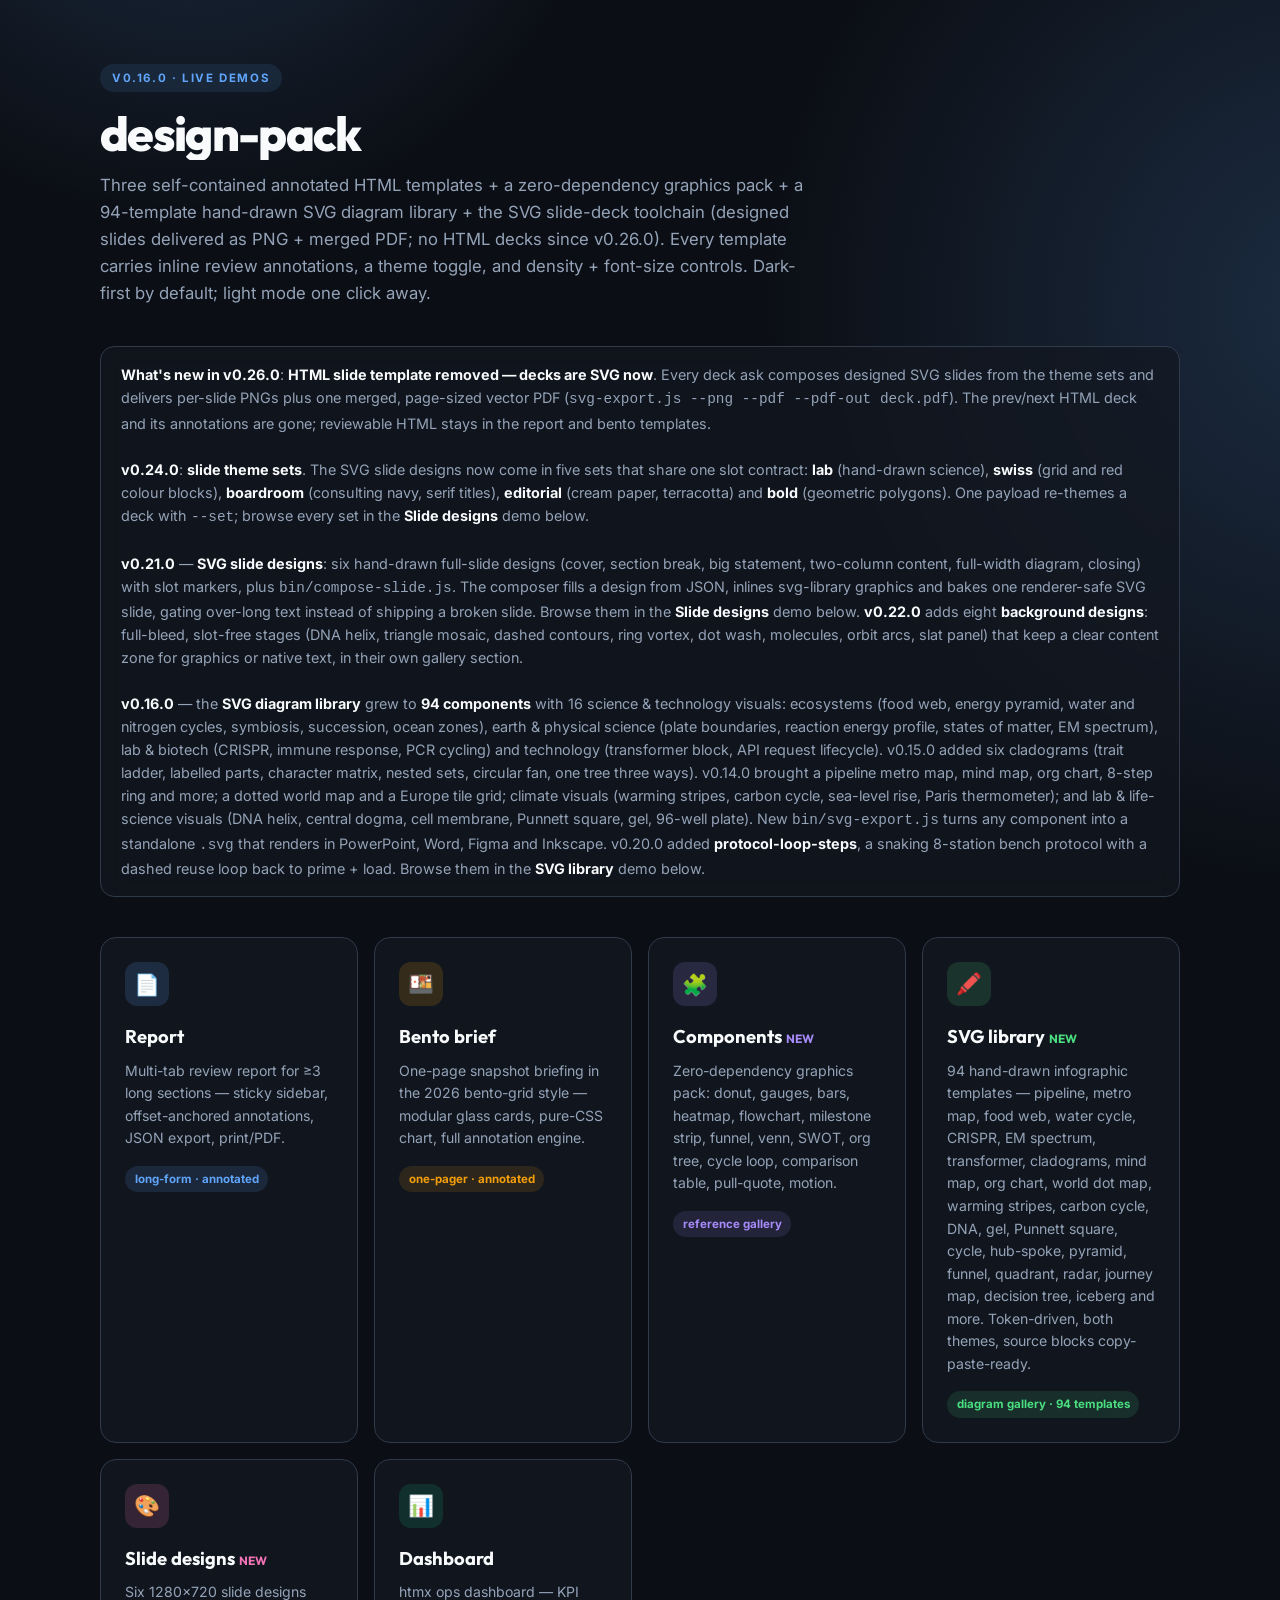
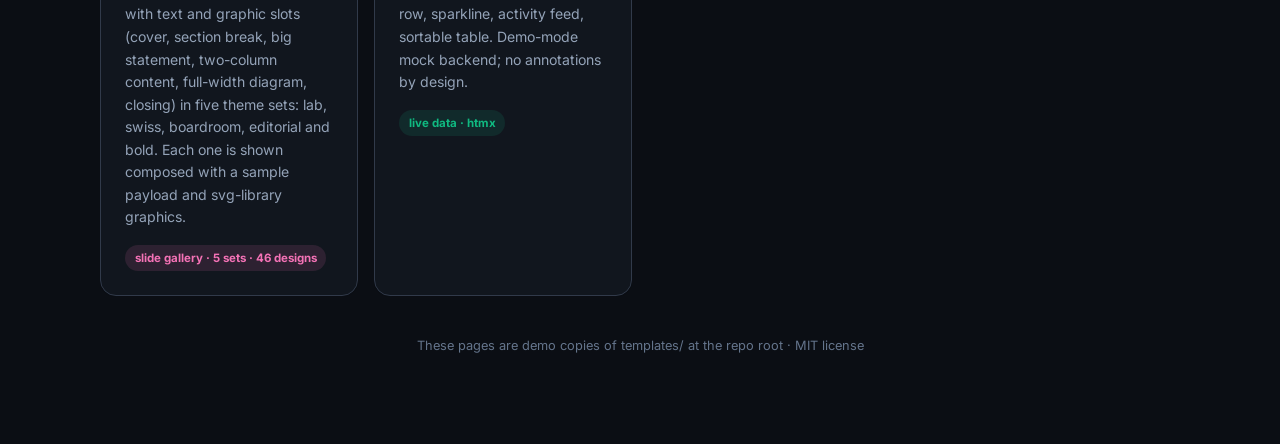
==== docs/index.html @ c43a9d28 "v0.26.0 — HTML slide template removed; decks are SVG → PNG + PDF User decision (replacing the HTML s" ====
<!DOCTYPE html>
<!--
  ╔══════════════════════════════════════════════════════════════════════╗
  ║  design-pack · GitHub Pages launcher                           ║
  ║                                                                        ║
  ║  This launcher + the three subdirectory template demos are DEMO COPIES. ║
  ║  The canonical templates live in templates/ at the repo root:         ║
  ║    templates/report/template.html        → docs/report/index.html     ║
  ║    templates/dashboard/dashboard-template.html → docs/dashboard/      ║
  ║    templates/bento/bento-template.html   → docs/bento/index.html      ║
  ║  (Decks are not HTML since v0.26.0 — svg-slides compose → PNG/PDF;    ║
  ║   docs/svg-slides/ is a copy of templates/svg-slides/gallery.html.)   ║
  ║                                                                        ║
  ║  DRIFT RISK: if templates/* change, re-copy into docs/<name>/index.  ║
  ║  (GitHub Pages /docs serving only reaches files inside docs/, so     ║
  ║  each demo needs its own subdirectory index.html for clean URLs.)    ║
  ╚══════════════════════════════════════════════════════════════════════╝
-->
<html lang="en" data-theme="dark">
<head>
  <meta charset="UTF-8">
  <meta name="viewport" content="width=device-width, initial-scale=1">
  <title>design-pack — self-contained annotated HTML templates</title>
  <link rel="preconnect" href="https://fonts.googleapis.com">
  <link rel="preconnect" href="https://fonts.gstatic.com" crossorigin>
  <link href="https://fonts.googleapis.com/css2?family=Inter:wght@400;500;600;700;800&family=Outfit:wght@600;700;800&display=swap" rel="stylesheet">
  <style>
    :root, [data-theme="dark"] {
      color-scheme: light dark;
      --bg: #0b0e14; --surface: #131820; --border: #232a35; --border-bright: #313a4a;
      --text: #f8fafc; --text-muted: #94a3b8; --text-dim: #64748b;
      --accent: #60a5fa; --accent-dim: rgba(96,165,250,0.1); --accent-glow: rgba(96,165,250,0.2);
      --teal: #14b8a6; --coral: #ef4444; --amber: #f59e0b; --green: #10b981;
    }
    * { box-sizing: border-box; }
    body {
      margin: 0; font-family: 'Inter', system-ui, sans-serif; line-height: 1.6;
      color: var(--text); background: var(--bg); min-height: 100vh;
      padding: 4rem 2rem 5rem;
      background-image:
        radial-gradient(700px circle at 15% -10%, var(--accent-glow), transparent 62%),
        radial-gradient(900px circle at 105% 15%, var(--accent-glow), transparent 66%);
    }
    .wrap { max-width: 1080px; margin: 0 auto; }
    .eyebrow {
      display: inline-block; font-size: 0.72rem; font-weight: 700; letter-spacing: 0.14em;
      text-transform: uppercase; color: var(--accent); background: var(--accent-dim);
      padding: 0.3rem 0.75rem; border-radius: 999px; margin-bottom: 1rem;
    }
    h1 {
      font-family: 'Outfit', sans-serif; font-size: clamp(2rem, 5vw, 3rem);
      font-weight: 800; letter-spacing: -0.035em; margin: 0 0 0.75rem; line-height: 1.08;
      background: linear-gradient(120deg, var(--text) 55%, var(--accent) 110%);
      -webkit-background-clip: text; background-clip: text; -webkit-text-fill-color: transparent;
    }
    .lede { color: var(--text-muted); max-width: 64ch; margin: 0 0 2.5rem; font-size: 1.05rem; }
    .guide {
      border: 1px solid var(--border-bright); border-radius: 14px; padding: 1rem 1.25rem;
      background: color-mix(in srgb, var(--surface) 70%, transparent);
      backdrop-filter: blur(10px); margin-bottom: 2.5rem; font-size: 0.9rem; color: var(--text-muted);
    }
    .guide b { color: var(--text); }
    .grid { display: grid; grid-template-columns: repeat(auto-fit, minmax(240px, 1fr)); gap: 1rem; }
    .card {
      display: block; text-decoration: none; color: var(--text);
      border: 1px solid var(--border-bright); border-radius: 16px; padding: 1.5rem;
      background: color-mix(in srgb, var(--surface) 88%, transparent);
      backdrop-filter: blur(10px);
      transition: transform 0.25s cubic-bezier(0.4,0,0.2,1), border-color 0.25s, box-shadow 0.25s;
    }
    .card:hover {
      transform: translateY(-4px); border-color: var(--c, var(--accent));
      box-shadow: 0 14px 36px -10px var(--c-glow, var(--accent-glow));
    }
    .card .icon {
      width: 44px; height: 44px; border-radius: 12px; display: flex; align-items: center;
      justify-content: center; font-size: 1.3rem; margin-bottom: 1rem;
      background: color-mix(in srgb, var(--c, var(--accent)) 15%, transparent); color: var(--c, var(--accent));
    }
    .card h2 { font-family: 'Outfit', sans-serif; font-size: 1.15rem; margin: 0 0 0.5rem; }
    .card p { margin: 0; color: var(--text-muted); font-size: 0.88rem; }
    .card .tag {
      display: inline-block; margin-top: 1rem; font-size: 0.72rem; font-weight: 700;
      color: var(--c, var(--accent)); background: color-mix(in srgb, var(--c, var(--accent)) 12%, transparent);
      padding: 0.25rem 0.6rem; border-radius: 999px;
    }
    .foot { margin-top: 2.5rem; text-align: center; font-size: 0.8rem; color: var(--text-dim); }
    @media (max-width: 640px) { body { padding: 2.5rem 1rem 3rem; } }
  </style>
</head>
<body>
  <div class="wrap">
    <span class="eyebrow">v0.16.0 · Live demos</span>
    <h1>design-pack</h1>
    <p class="lede">Three self-contained annotated HTML templates + a zero-dependency graphics pack + a 94-template hand-drawn SVG diagram library + the SVG slide-deck toolchain (designed slides delivered as PNG + merged PDF; no HTML decks since v0.26.0). Every template carries inline review annotations, a theme toggle, and density + font-size controls. Dark-first by default; light mode one click away.</p>

    <div class="guide">
      <b>What's new in v0.26.0</b>: <b>HTML slide template removed — decks are SVG now</b>. Every deck ask composes designed SVG slides from the theme sets and delivers per-slide PNGs plus one merged, page-sized vector PDF (<code>svg-export.js --png --pdf --pdf-out deck.pdf</code>). The prev/next HTML deck and its annotations are gone; reviewable HTML stays in the report and bento templates.<br><br><b>v0.24.0</b>: <b>slide theme sets</b>. The SVG slide designs now come in five sets that share one slot contract: <b>lab</b> (hand-drawn science), <b>swiss</b> (grid and red colour blocks), <b>boardroom</b> (consulting navy, serif titles), <b>editorial</b> (cream paper, terracotta) and <b>bold</b> (geometric polygons). One payload re-themes a deck with <code>--set</code>; browse every set in the <b>Slide designs</b> demo below.<br><br><b>v0.21.0</b> — <b>SVG slide designs</b>: six hand-drawn full-slide designs (cover, section break, big statement, two-column content, full-width diagram, closing) with slot markers, plus <code>bin/compose-slide.js</code>. The composer fills a design from JSON, inlines svg-library graphics and bakes one renderer-safe SVG slide, gating over-long text instead of shipping a broken slide. Browse them in the <b>Slide designs</b> demo below. <b>v0.22.0</b> adds eight <b>background designs</b>: full-bleed, slot-free stages (DNA helix, triangle mosaic, dashed contours, ring vortex, dot wash, molecules, orbit arcs, slat panel) that keep a clear content zone for graphics or native text, in their own gallery section.<br><br>
      <b>v0.16.0</b> — the <b>SVG diagram library</b> grew to <b>94 components</b> with 16 science &amp; technology visuals: ecosystems (food web, energy pyramid, water and nitrogen cycles, symbiosis, succession, ocean zones), earth &amp; physical science (plate boundaries, reaction energy profile, states of matter, EM spectrum), lab &amp; biotech (CRISPR, immune response, PCR cycling) and technology (transformer block, API request lifecycle). v0.15.0 added six cladograms (trait ladder, labelled parts, character matrix, nested sets, circular fan, one tree three ways). v0.14.0 brought a pipeline metro map, mind map, org chart, 8-step ring and more; a dotted world map and a Europe tile grid; climate visuals (warming stripes, carbon cycle, sea-level rise, Paris thermometer); and lab &amp; life-science visuals (DNA helix, central dogma, cell membrane, Punnett square, gel, 96-well plate). New <code>bin/svg-export.js</code> turns any component into a standalone <code>.svg</code> that renders in PowerPoint, Word, Figma and Inkscape. v0.20.0 added <b>protocol-loop-steps</b>, a snaking 8-station bench protocol with a dashed reuse loop back to prime + load. Browse them in the <b>SVG library</b> demo below.
    </div>

    <div class="grid">
      <a class="card" style="--c: #60a5fa; --c-glow: rgba(96,165,250,0.35)" href="report/">
        <div class="icon">📄</div>
        <h2>Report</h2>
        <p>Multi-tab review report for ≥3 long sections — sticky sidebar, offset-anchored annotations, JSON export, print/PDF.</p>
        <span class="tag">long-form · annotated</span>
      </a>
      <a class="card" style="--c: #f59e0b; --c-glow: rgba(245,158,11,0.35)" href="bento/">
        <div class="icon">🍱</div>
        <h2>Bento brief</h2>
        <p>One-page snapshot briefing in the 2026 bento-grid style — modular glass cards, pure-CSS chart, full annotation engine.</p>
        <span class="tag">one-pager · annotated</span>
      </a>
      <a class="card" style="--c: #a78bfa; --c-glow: rgba(167,139,250,0.35)" href="components/">
        <div class="icon">🧩</div>
        <h2>Components <span style="font-size:0.65em; color: var(--c)">NEW</span></h2>
        <p>Zero-dependency graphics pack: donut, gauges, bars, heatmap, flowchart, milestone strip, funnel, venn, SWOT, org tree, cycle loop, comparison table, pull-quote, motion.</p>
        <span class="tag">reference gallery</span>
      </a>
      <a class="card" style="--c: #4ade80; --c-glow: rgba(74,222,128,0.35)" href="svg-library/">
        <div class="icon">🖍️</div>
        <h2>SVG library <span style="font-size:0.65em; color: var(--c)">NEW</span></h2>
        <p>94 hand-drawn infographic templates — pipeline, metro map, food web, water cycle, CRISPR, EM spectrum, transformer, cladograms, mind map, org chart, world dot map, warming stripes, carbon cycle, DNA, gel, Punnett square, cycle, hub-spoke, pyramid, funnel, quadrant, radar, journey map, decision tree, iceberg and more. Token-driven, both themes, source blocks copy-paste-ready.</p>
        <span class="tag">diagram gallery · 94 templates</span>
      </a>
      <a class="card" style="--c: #f472b6; --c-glow: rgba(244,114,182,0.35)" href="svg-slides/">
        <div class="icon">🎨</div>
        <h2>Slide designs <span style="font-size:0.65em; color: var(--c)">NEW</span></h2>
        <p>Six 1280×720 slide designs with text and graphic slots (cover, section break, big statement, two-column content, full-width diagram, closing) in five theme sets: lab, swiss, boardroom, editorial and bold. Each one is shown composed with a sample payload and svg-library graphics.</p>
        <span class="tag">slide gallery · 5 sets · 46 designs</span>
      </a>
      <a class="card" style="--c: #10b981; --c-glow: rgba(16,185,129,0.35)" href="dashboard/">
        <div class="icon">📊</div>
        <h2>Dashboard</h2>
        <p>htmx ops dashboard — KPI row, sparkline, activity feed, sortable table. Demo-mode mock backend; no annotations by design.</p>
        <span class="tag">live data · htmx</span>
      </a>
    </div>

    <p class="foot">These pages are demo copies of templates/ at the repo root · MIT license</p>
  </div>
</body>
</html>
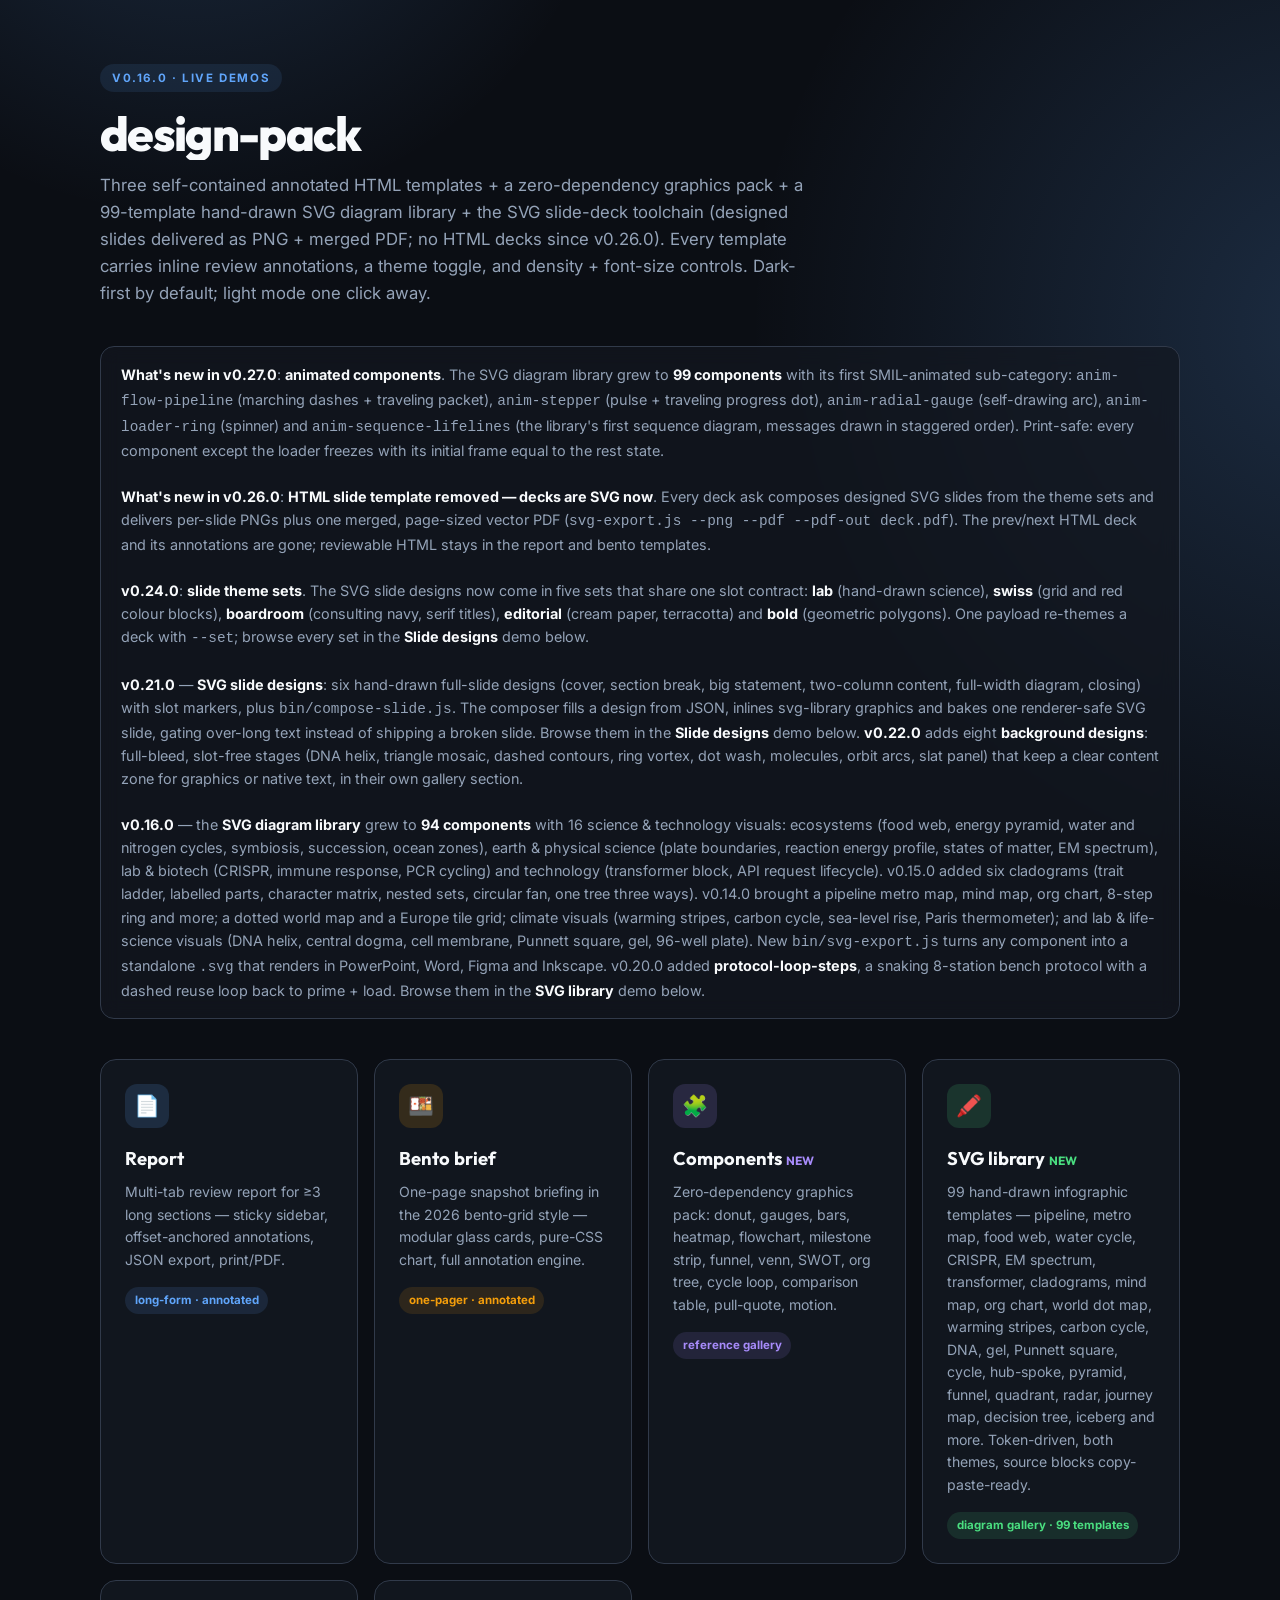
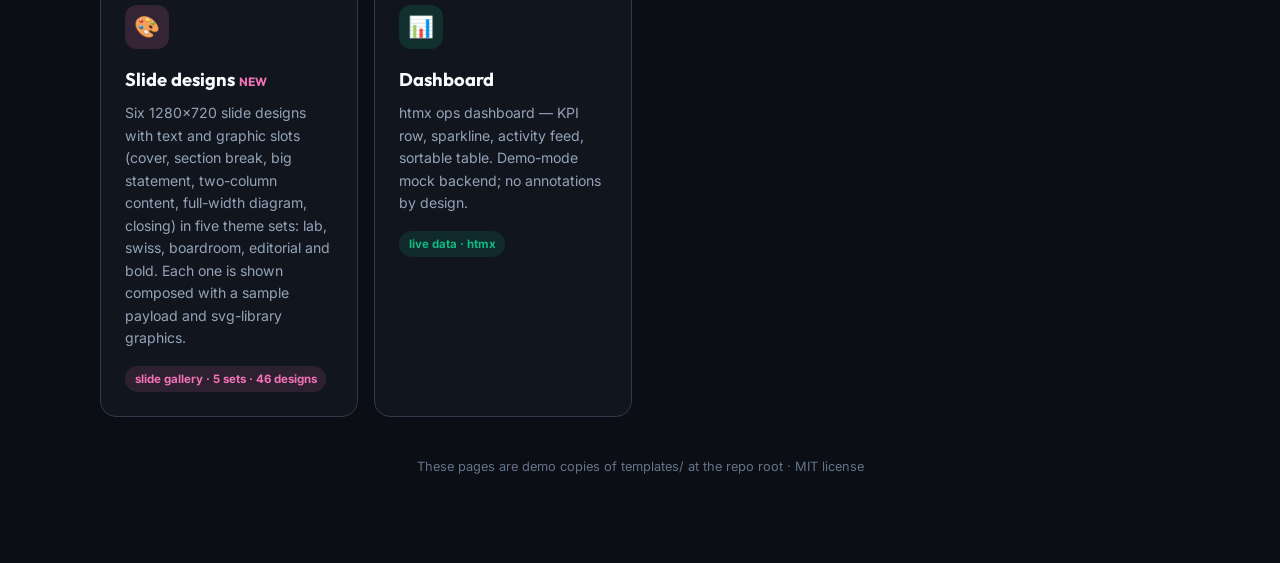
==== commit 1a64e236: "v0.27.0 — animated svg-library components (94 → 99) First animated sub-category, drawn by a delegate" ====
--- a/docs/index.html
+++ b/docs/index.html
@@ -92,10 +92,10 @@
   <div class="wrap">
     <span class="eyebrow">v0.16.0 · Live demos</span>
     <h1>design-pack</h1>
-    <p class="lede">Three self-contained annotated HTML templates + a zero-dependency graphics pack + a 94-template hand-drawn SVG diagram library + the SVG slide-deck toolchain (designed slides delivered as PNG + merged PDF; no HTML decks since v0.26.0). Every template carries inline review annotations, a theme toggle, and density + font-size controls. Dark-first by default; light mode one click away.</p>
+    <p class="lede">Three self-contained annotated HTML templates + a zero-dependency graphics pack + a 99-template hand-drawn SVG diagram library + the SVG slide-deck toolchain (designed slides delivered as PNG + merged PDF; no HTML decks since v0.26.0). Every template carries inline review annotations, a theme toggle, and density + font-size controls. Dark-first by default; light mode one click away.</p>
 
     <div class="guide">
-      <b>What's new in v0.26.0</b>: <b>HTML slide template removed — decks are SVG now</b>. Every deck ask composes designed SVG slides from the theme sets and delivers per-slide PNGs plus one merged, page-sized vector PDF (<code>svg-export.js --png --pdf --pdf-out deck.pdf</code>). The prev/next HTML deck and its annotations are gone; reviewable HTML stays in the report and bento templates.<br><br><b>v0.24.0</b>: <b>slide theme sets</b>. The SVG slide designs now come in five sets that share one slot contract: <b>lab</b> (hand-drawn science), <b>swiss</b> (grid and red colour blocks), <b>boardroom</b> (consulting navy, serif titles), <b>editorial</b> (cream paper, terracotta) and <b>bold</b> (geometric polygons). One payload re-themes a deck with <code>--set</code>; browse every set in the <b>Slide designs</b> demo below.<br><br><b>v0.21.0</b> — <b>SVG slide designs</b>: six hand-drawn full-slide designs (cover, section break, big statement, two-column content, full-width diagram, closing) with slot markers, plus <code>bin/compose-slide.js</code>. The composer fills a design from JSON, inlines svg-library graphics and bakes one renderer-safe SVG slide, gating over-long text instead of shipping a broken slide. Browse them in the <b>Slide designs</b> demo below. <b>v0.22.0</b> adds eight <b>background designs</b>: full-bleed, slot-free stages (DNA helix, triangle mosaic, dashed contours, ring vortex, dot wash, molecules, orbit arcs, slat panel) that keep a clear content zone for graphics or native text, in their own gallery section.<br><br>
+      <b>What's new in v0.27.0</b>: <b>animated components</b>. The SVG diagram library grew to <b>99 components</b> with its first SMIL-animated sub-category: <code>anim-flow-pipeline</code> (marching dashes + traveling packet), <code>anim-stepper</code> (pulse + traveling progress dot), <code>anim-radial-gauge</code> (self-drawing arc), <code>anim-loader-ring</code> (spinner) and <code>anim-sequence-lifelines</code> (the library's first sequence diagram, messages drawn in staggered order). Print-safe: every component except the loader freezes with its initial frame equal to the rest state.<br><br>      <b>What's new in v0.26.0</b>: <b>HTML slide template removed — decks are SVG now</b>. Every deck ask composes designed SVG slides from the theme sets and delivers per-slide PNGs plus one merged, page-sized vector PDF (<code>svg-export.js --png --pdf --pdf-out deck.pdf</code>). The prev/next HTML deck and its annotations are gone; reviewable HTML stays in the report and bento templates.<br><br><b>v0.24.0</b>: <b>slide theme sets</b>. The SVG slide designs now come in five sets that share one slot contract: <b>lab</b> (hand-drawn science), <b>swiss</b> (grid and red colour blocks), <b>boardroom</b> (consulting navy, serif titles), <b>editorial</b> (cream paper, terracotta) and <b>bold</b> (geometric polygons). One payload re-themes a deck with <code>--set</code>; browse every set in the <b>Slide designs</b> demo below.<br><br><b>v0.21.0</b> — <b>SVG slide designs</b>: six hand-drawn full-slide designs (cover, section break, big statement, two-column content, full-width diagram, closing) with slot markers, plus <code>bin/compose-slide.js</code>. The composer fills a design from JSON, inlines svg-library graphics and bakes one renderer-safe SVG slide, gating over-long text instead of shipping a broken slide. Browse them in the <b>Slide designs</b> demo below. <b>v0.22.0</b> adds eight <b>background designs</b>: full-bleed, slot-free stages (DNA helix, triangle mosaic, dashed contours, ring vortex, dot wash, molecules, orbit arcs, slat panel) that keep a clear content zone for graphics or native text, in their own gallery section.<br><br>
       <b>v0.16.0</b> — the <b>SVG diagram library</b> grew to <b>94 components</b> with 16 science &amp; technology visuals: ecosystems (food web, energy pyramid, water and nitrogen cycles, symbiosis, succession, ocean zones), earth &amp; physical science (plate boundaries, reaction energy profile, states of matter, EM spectrum), lab &amp; biotech (CRISPR, immune response, PCR cycling) and technology (transformer block, API request lifecycle). v0.15.0 added six cladograms (trait ladder, labelled parts, character matrix, nested sets, circular fan, one tree three ways). v0.14.0 brought a pipeline metro map, mind map, org chart, 8-step ring and more; a dotted world map and a Europe tile grid; climate visuals (warming stripes, carbon cycle, sea-level rise, Paris thermometer); and lab &amp; life-science visuals (DNA helix, central dogma, cell membrane, Punnett square, gel, 96-well plate). New <code>bin/svg-export.js</code> turns any component into a standalone <code>.svg</code> that renders in PowerPoint, Word, Figma and Inkscape. v0.20.0 added <b>protocol-loop-steps</b>, a snaking 8-station bench protocol with a dashed reuse loop back to prime + load. Browse them in the <b>SVG library</b> demo below.
     </div>
 
@@ -121,8 +121,8 @@
       <a class="card" style="--c: #4ade80; --c-glow: rgba(74,222,128,0.35)" href="svg-library/">
         <div class="icon">🖍️</div>
         <h2>SVG library <span style="font-size:0.65em; color: var(--c)">NEW</span></h2>
-        <p>94 hand-drawn infographic templates — pipeline, metro map, food web, water cycle, CRISPR, EM spectrum, transformer, cladograms, mind map, org chart, world dot map, warming stripes, carbon cycle, DNA, gel, Punnett square, cycle, hub-spoke, pyramid, funnel, quadrant, radar, journey map, decision tree, iceberg and more. Token-driven, both themes, source blocks copy-paste-ready.</p>
-        <span class="tag">diagram gallery · 94 templates</span>
+        <p>99 hand-drawn infographic templates — pipeline, metro map, food web, water cycle, CRISPR, EM spectrum, transformer, cladograms, mind map, org chart, world dot map, warming stripes, carbon cycle, DNA, gel, Punnett square, cycle, hub-spoke, pyramid, funnel, quadrant, radar, journey map, decision tree, iceberg and more. Token-driven, both themes, source blocks copy-paste-ready.</p>
+        <span class="tag">diagram gallery · 99 templates</span>
       </a>
       <a class="card" style="--c: #f472b6; --c-glow: rgba(244,114,182,0.35)" href="svg-slides/">
         <div class="icon">🎨</div>
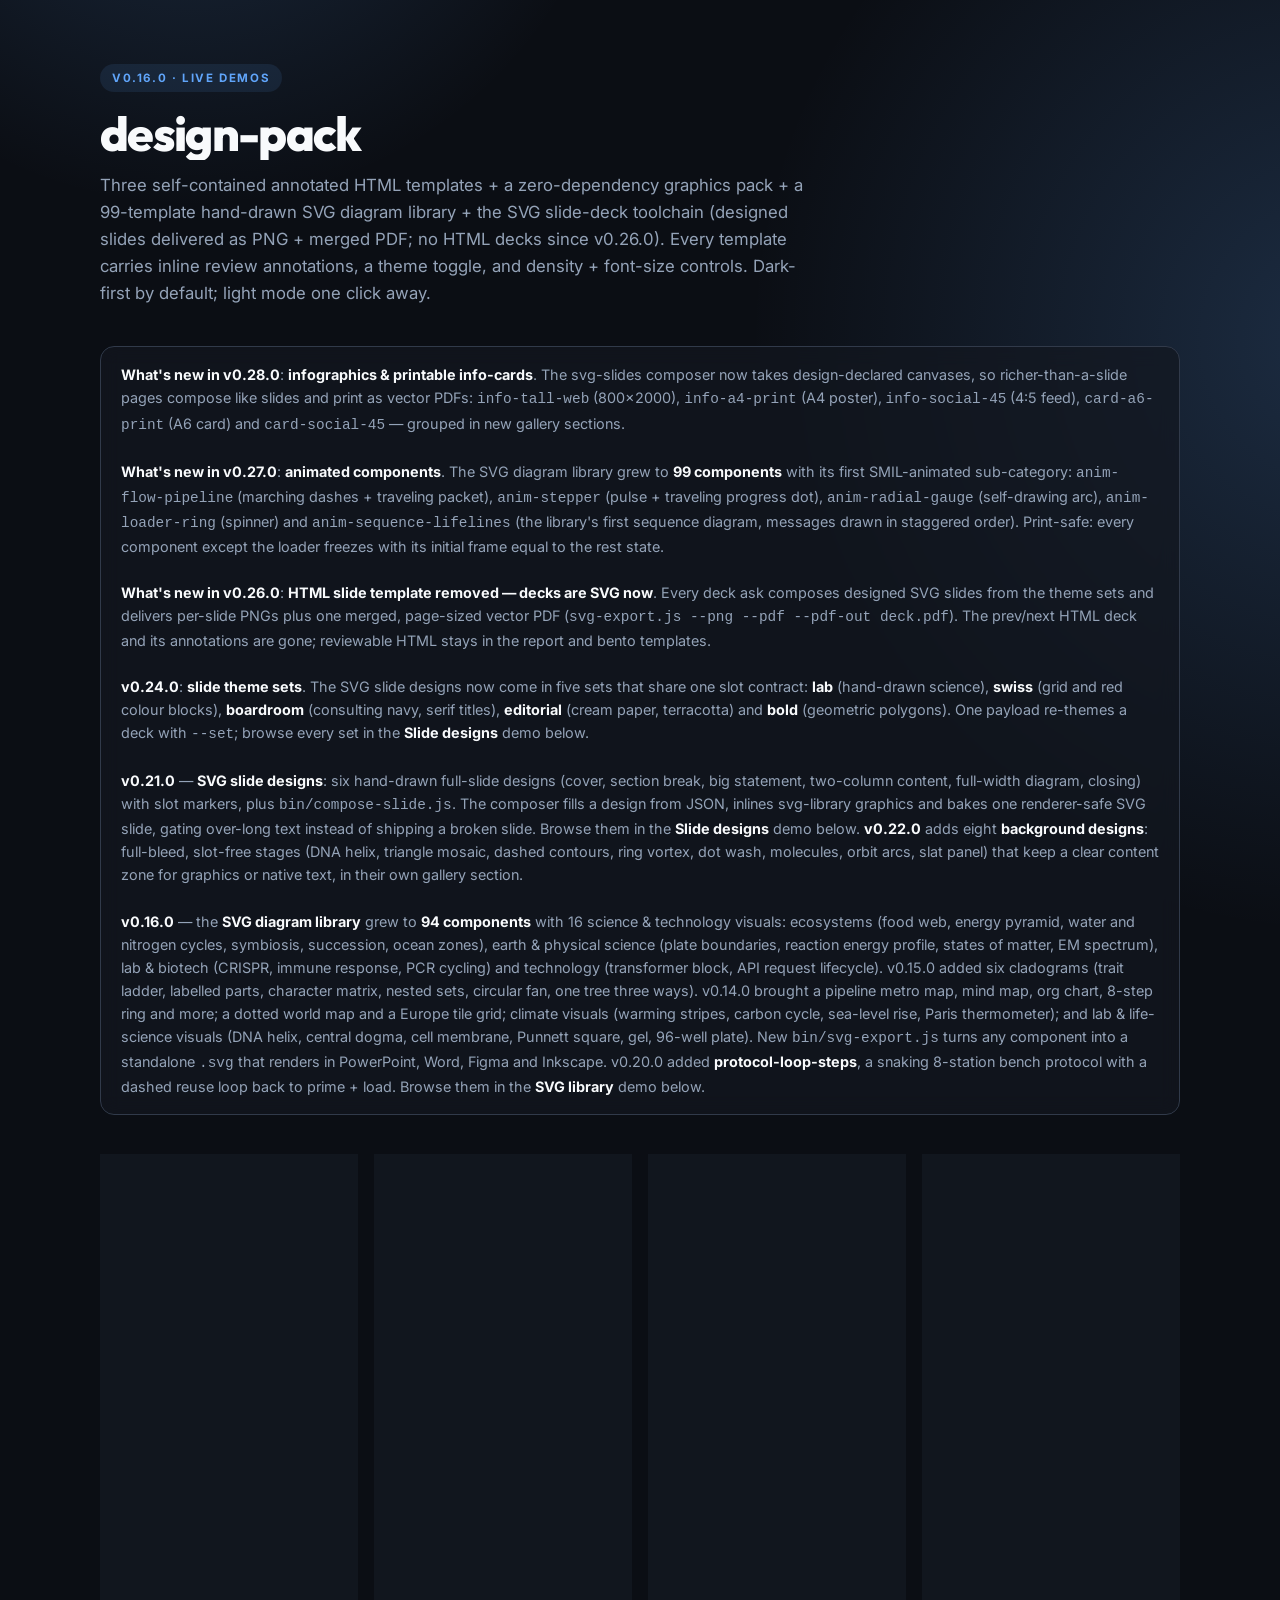
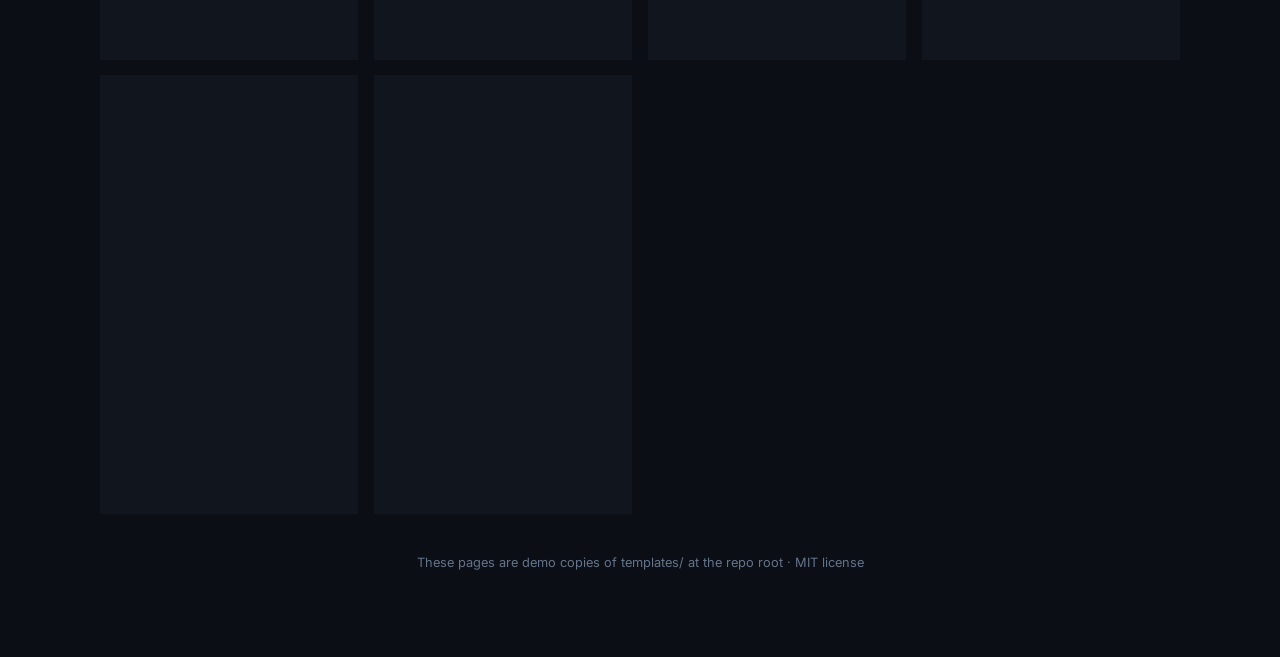
==== commit 0f568052: "v0.28.0 — infographic + printable infocard templates (svg-slides canvas families) User-identified ga" ====
--- a/docs/index.html
+++ b/docs/index.html
@@ -95,7 +95,7 @@
     <p class="lede">Three self-contained annotated HTML templates + a zero-dependency graphics pack + a 99-template hand-drawn SVG diagram library + the SVG slide-deck toolchain (designed slides delivered as PNG + merged PDF; no HTML decks since v0.26.0). Every template carries inline review annotations, a theme toggle, and density + font-size controls. Dark-first by default; light mode one click away.</p>
 
     <div class="guide">
-      <b>What's new in v0.27.0</b>: <b>animated components</b>. The SVG diagram library grew to <b>99 components</b> with its first SMIL-animated sub-category: <code>anim-flow-pipeline</code> (marching dashes + traveling packet), <code>anim-stepper</code> (pulse + traveling progress dot), <code>anim-radial-gauge</code> (self-drawing arc), <code>anim-loader-ring</code> (spinner) and <code>anim-sequence-lifelines</code> (the library's first sequence diagram, messages drawn in staggered order). Print-safe: every component except the loader freezes with its initial frame equal to the rest state.<br><br>      <b>What's new in v0.26.0</b>: <b>HTML slide template removed — decks are SVG now</b>. Every deck ask composes designed SVG slides from the theme sets and delivers per-slide PNGs plus one merged, page-sized vector PDF (<code>svg-export.js --png --pdf --pdf-out deck.pdf</code>). The prev/next HTML deck and its annotations are gone; reviewable HTML stays in the report and bento templates.<br><br><b>v0.24.0</b>: <b>slide theme sets</b>. The SVG slide designs now come in five sets that share one slot contract: <b>lab</b> (hand-drawn science), <b>swiss</b> (grid and red colour blocks), <b>boardroom</b> (consulting navy, serif titles), <b>editorial</b> (cream paper, terracotta) and <b>bold</b> (geometric polygons). One payload re-themes a deck with <code>--set</code>; browse every set in the <b>Slide designs</b> demo below.<br><br><b>v0.21.0</b> — <b>SVG slide designs</b>: six hand-drawn full-slide designs (cover, section break, big statement, two-column content, full-width diagram, closing) with slot markers, plus <code>bin/compose-slide.js</code>. The composer fills a design from JSON, inlines svg-library graphics and bakes one renderer-safe SVG slide, gating over-long text instead of shipping a broken slide. Browse them in the <b>Slide designs</b> demo below. <b>v0.22.0</b> adds eight <b>background designs</b>: full-bleed, slot-free stages (DNA helix, triangle mosaic, dashed contours, ring vortex, dot wash, molecules, orbit arcs, slat panel) that keep a clear content zone for graphics or native text, in their own gallery section.<br><br>
+      <b>What's new in v0.28.0</b>: <b>infographics &amp; printable info-cards</b>. The svg-slides composer now takes design-declared canvases, so richer-than-a-slide pages compose like slides and print as vector PDFs: <code>info-tall-web</code> (800×2000), <code>info-a4-print</code> (A4 poster), <code>info-social-45</code> (4:5 feed), <code>card-a6-print</code> (A6 card) and <code>card-social-45</code> — grouped in new gallery sections.<br><br>      <b>What's new in v0.27.0</b>: <b>animated components</b>. The SVG diagram library grew to <b>99 components</b> with its first SMIL-animated sub-category: <code>anim-flow-pipeline</code> (marching dashes + traveling packet), <code>anim-stepper</code> (pulse + traveling progress dot), <code>anim-radial-gauge</code> (self-drawing arc), <code>anim-loader-ring</code> (spinner) and <code>anim-sequence-lifelines</code> (the library's first sequence diagram, messages drawn in staggered order). Print-safe: every component except the loader freezes with its initial frame equal to the rest state.<br><br>      <b>What's new in v0.26.0</b>: <b>HTML slide template removed — decks are SVG now</b>. Every deck ask composes designed SVG slides from the theme sets and delivers per-slide PNGs plus one merged, page-sized vector PDF (<code>svg-export.js --png --pdf --pdf-out deck.pdf</code>). The prev/next HTML deck and its annotations are gone; reviewable HTML stays in the report and bento templates.<br><br><b>v0.24.0</b>: <b>slide theme sets</b>. The SVG slide designs now come in five sets that share one slot contract: <b>lab</b> (hand-drawn science), <b>swiss</b> (grid and red colour blocks), <b>boardroom</b> (consulting navy, serif titles), <b>editorial</b> (cream paper, terracotta) and <b>bold</b> (geometric polygons). One payload re-themes a deck with <code>--set</code>; browse every set in the <b>Slide designs</b> demo below.<br><br><b>v0.21.0</b> — <b>SVG slide designs</b>: six hand-drawn full-slide designs (cover, section break, big statement, two-column content, full-width diagram, closing) with slot markers, plus <code>bin/compose-slide.js</code>. The composer fills a design from JSON, inlines svg-library graphics and bakes one renderer-safe SVG slide, gating over-long text instead of shipping a broken slide. Browse them in the <b>Slide designs</b> demo below. <b>v0.22.0</b> adds eight <b>background designs</b>: full-bleed, slot-free stages (DNA helix, triangle mosaic, dashed contours, ring vortex, dot wash, molecules, orbit arcs, slat panel) that keep a clear content zone for graphics or native text, in their own gallery section.<br><br>
       <b>v0.16.0</b> — the <b>SVG diagram library</b> grew to <b>94 components</b> with 16 science &amp; technology visuals: ecosystems (food web, energy pyramid, water and nitrogen cycles, symbiosis, succession, ocean zones), earth &amp; physical science (plate boundaries, reaction energy profile, states of matter, EM spectrum), lab &amp; biotech (CRISPR, immune response, PCR cycling) and technology (transformer block, API request lifecycle). v0.15.0 added six cladograms (trait ladder, labelled parts, character matrix, nested sets, circular fan, one tree three ways). v0.14.0 brought a pipeline metro map, mind map, org chart, 8-step ring and more; a dotted world map and a Europe tile grid; climate visuals (warming stripes, carbon cycle, sea-level rise, Paris thermometer); and lab &amp; life-science visuals (DNA helix, central dogma, cell membrane, Punnett square, gel, 96-well plate). New <code>bin/svg-export.js</code> turns any component into a standalone <code>.svg</code> that renders in PowerPoint, Word, Figma and Inkscape. v0.20.0 added <b>protocol-loop-steps</b>, a snaking 8-station bench protocol with a dashed reuse loop back to prime + load. Browse them in the <b>SVG library</b> demo below.
     </div>
 
@@ -128,7 +128,7 @@
         <div class="icon">🎨</div>
         <h2>Slide designs <span style="font-size:0.65em; color: var(--c)">NEW</span></h2>
         <p>Six 1280×720 slide designs with text and graphic slots (cover, section break, big statement, two-column content, full-width diagram, closing) in five theme sets: lab, swiss, boardroom, editorial and bold. Each one is shown composed with a sample payload and svg-library graphics.</p>
-        <span class="tag">slide gallery · 5 sets · 46 designs</span>
+        <span class="tag">slide gallery · 5 sets · 51 designs</span>
       </a>
       <a class="card" style="--c: #10b981; --c-glow: rgba(16,185,129,0.35)" href="dashboard/">
         <div class="icon">📊</div>
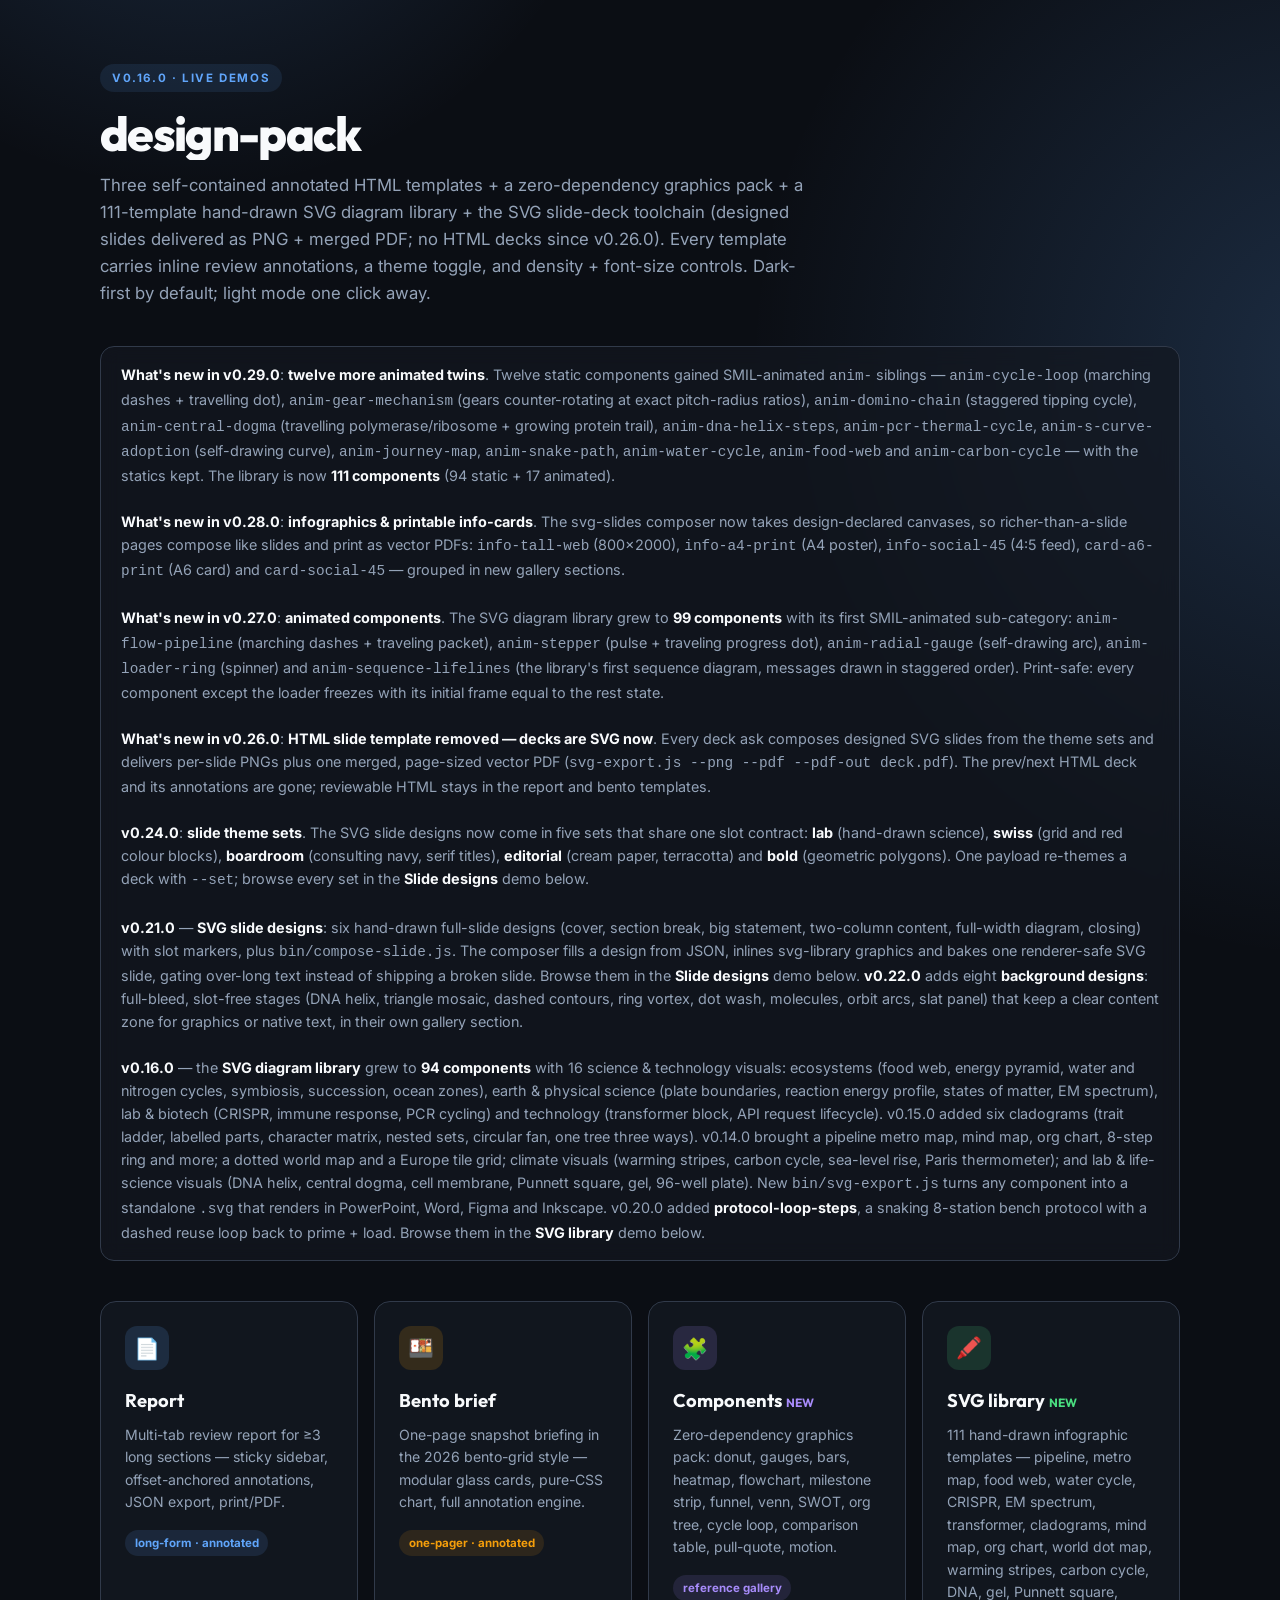
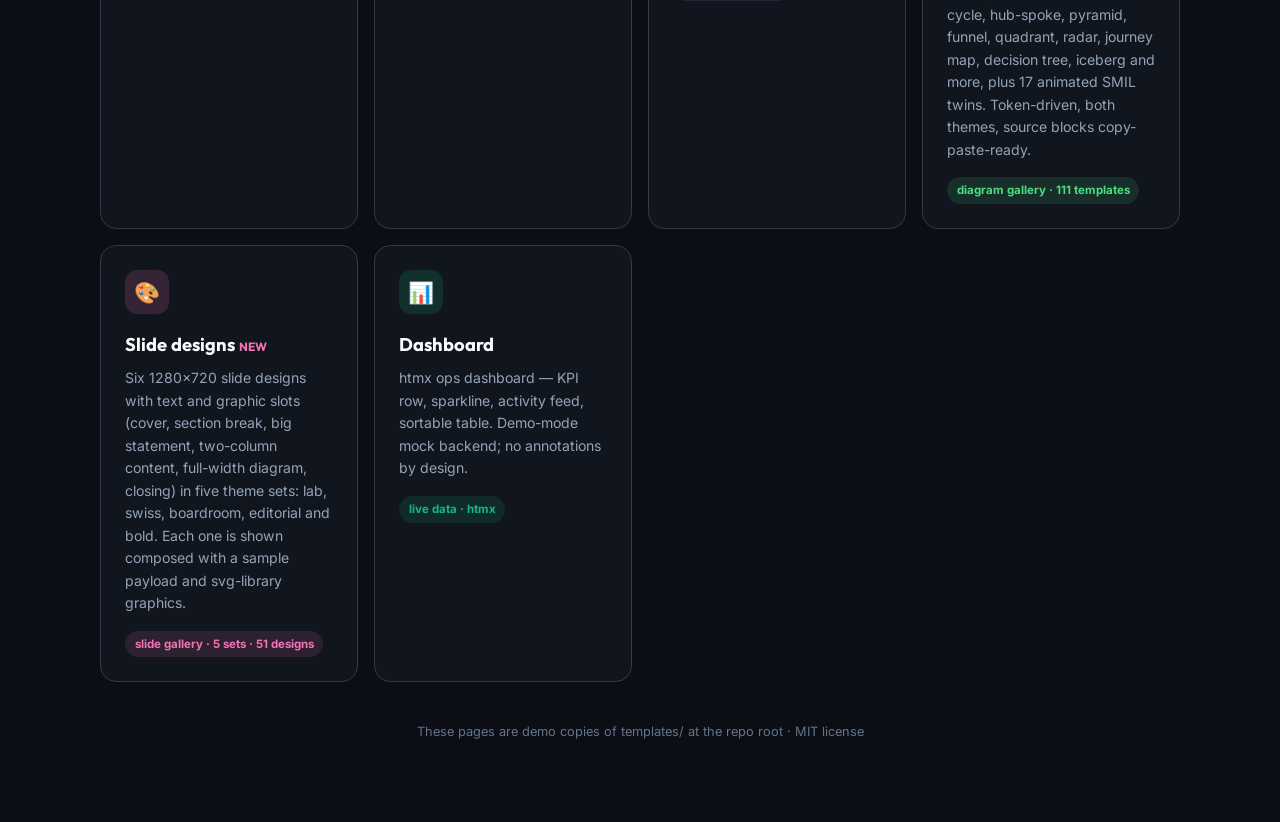
==== commit a14d39e0: "v0.29.0 — twelve animated SMIL twins (svg-library 99 → 111) Twelve static components gain anim-* SMI" ====
--- a/docs/index.html
+++ b/docs/index.html
@@ -92,10 +92,10 @@
   <div class="wrap">
     <span class="eyebrow">v0.16.0 · Live demos</span>
     <h1>design-pack</h1>
-    <p class="lede">Three self-contained annotated HTML templates + a zero-dependency graphics pack + a 99-template hand-drawn SVG diagram library + the SVG slide-deck toolchain (designed slides delivered as PNG + merged PDF; no HTML decks since v0.26.0). Every template carries inline review annotations, a theme toggle, and density + font-size controls. Dark-first by default; light mode one click away.</p>
+    <p class="lede">Three self-contained annotated HTML templates + a zero-dependency graphics pack + a 111-template hand-drawn SVG diagram library + the SVG slide-deck toolchain (designed slides delivered as PNG + merged PDF; no HTML decks since v0.26.0). Every template carries inline review annotations, a theme toggle, and density + font-size controls. Dark-first by default; light mode one click away.</p>
 
     <div class="guide">
-      <b>What's new in v0.28.0</b>: <b>infographics &amp; printable info-cards</b>. The svg-slides composer now takes design-declared canvases, so richer-than-a-slide pages compose like slides and print as vector PDFs: <code>info-tall-web</code> (800×2000), <code>info-a4-print</code> (A4 poster), <code>info-social-45</code> (4:5 feed), <code>card-a6-print</code> (A6 card) and <code>card-social-45</code> — grouped in new gallery sections.<br><br>      <b>What's new in v0.27.0</b>: <b>animated components</b>. The SVG diagram library grew to <b>99 components</b> with its first SMIL-animated sub-category: <code>anim-flow-pipeline</code> (marching dashes + traveling packet), <code>anim-stepper</code> (pulse + traveling progress dot), <code>anim-radial-gauge</code> (self-drawing arc), <code>anim-loader-ring</code> (spinner) and <code>anim-sequence-lifelines</code> (the library's first sequence diagram, messages drawn in staggered order). Print-safe: every component except the loader freezes with its initial frame equal to the rest state.<br><br>      <b>What's new in v0.26.0</b>: <b>HTML slide template removed — decks are SVG now</b>. Every deck ask composes designed SVG slides from the theme sets and delivers per-slide PNGs plus one merged, page-sized vector PDF (<code>svg-export.js --png --pdf --pdf-out deck.pdf</code>). The prev/next HTML deck and its annotations are gone; reviewable HTML stays in the report and bento templates.<br><br><b>v0.24.0</b>: <b>slide theme sets</b>. The SVG slide designs now come in five sets that share one slot contract: <b>lab</b> (hand-drawn science), <b>swiss</b> (grid and red colour blocks), <b>boardroom</b> (consulting navy, serif titles), <b>editorial</b> (cream paper, terracotta) and <b>bold</b> (geometric polygons). One payload re-themes a deck with <code>--set</code>; browse every set in the <b>Slide designs</b> demo below.<br><br><b>v0.21.0</b> — <b>SVG slide designs</b>: six hand-drawn full-slide designs (cover, section break, big statement, two-column content, full-width diagram, closing) with slot markers, plus <code>bin/compose-slide.js</code>. The composer fills a design from JSON, inlines svg-library graphics and bakes one renderer-safe SVG slide, gating over-long text instead of shipping a broken slide. Browse them in the <b>Slide designs</b> demo below. <b>v0.22.0</b> adds eight <b>background designs</b>: full-bleed, slot-free stages (DNA helix, triangle mosaic, dashed contours, ring vortex, dot wash, molecules, orbit arcs, slat panel) that keep a clear content zone for graphics or native text, in their own gallery section.<br><br>
+      <b>What's new in v0.29.0</b>: <b>twelve more animated twins</b>. Twelve static components gained SMIL-animated <code>anim-</code> siblings — <code>anim-cycle-loop</code> (marching dashes + travelling dot), <code>anim-gear-mechanism</code> (gears counter-rotating at exact pitch-radius ratios), <code>anim-domino-chain</code> (staggered tipping cycle), <code>anim-central-dogma</code> (travelling polymerase/ribosome + growing protein trail), <code>anim-dna-helix-steps</code>, <code>anim-pcr-thermal-cycle</code>, <code>anim-s-curve-adoption</code> (self-drawing curve), <code>anim-journey-map</code>, <code>anim-snake-path</code>, <code>anim-water-cycle</code>, <code>anim-food-web</code> and <code>anim-carbon-cycle</code> — with the statics kept. The library is now <b>111 components</b> (94 static + 17 animated).<br><br>      <b>What's new in v0.28.0</b>: <b>infographics &amp; printable info-cards</b>. The svg-slides composer now takes design-declared canvases, so richer-than-a-slide pages compose like slides and print as vector PDFs: <code>info-tall-web</code> (800×2000), <code>info-a4-print</code> (A4 poster), <code>info-social-45</code> (4:5 feed), <code>card-a6-print</code> (A6 card) and <code>card-social-45</code> — grouped in new gallery sections.<br><br>      <b>What's new in v0.27.0</b>: <b>animated components</b>. The SVG diagram library grew to <b>99 components</b> with its first SMIL-animated sub-category: <code>anim-flow-pipeline</code> (marching dashes + traveling packet), <code>anim-stepper</code> (pulse + traveling progress dot), <code>anim-radial-gauge</code> (self-drawing arc), <code>anim-loader-ring</code> (spinner) and <code>anim-sequence-lifelines</code> (the library's first sequence diagram, messages drawn in staggered order). Print-safe: every component except the loader freezes with its initial frame equal to the rest state.<br><br>      <b>What's new in v0.26.0</b>: <b>HTML slide template removed — decks are SVG now</b>. Every deck ask composes designed SVG slides from the theme sets and delivers per-slide PNGs plus one merged, page-sized vector PDF (<code>svg-export.js --png --pdf --pdf-out deck.pdf</code>). The prev/next HTML deck and its annotations are gone; reviewable HTML stays in the report and bento templates.<br><br><b>v0.24.0</b>: <b>slide theme sets</b>. The SVG slide designs now come in five sets that share one slot contract: <b>lab</b> (hand-drawn science), <b>swiss</b> (grid and red colour blocks), <b>boardroom</b> (consulting navy, serif titles), <b>editorial</b> (cream paper, terracotta) and <b>bold</b> (geometric polygons). One payload re-themes a deck with <code>--set</code>; browse every set in the <b>Slide designs</b> demo below.<br><br><b>v0.21.0</b> — <b>SVG slide designs</b>: six hand-drawn full-slide designs (cover, section break, big statement, two-column content, full-width diagram, closing) with slot markers, plus <code>bin/compose-slide.js</code>. The composer fills a design from JSON, inlines svg-library graphics and bakes one renderer-safe SVG slide, gating over-long text instead of shipping a broken slide. Browse them in the <b>Slide designs</b> demo below. <b>v0.22.0</b> adds eight <b>background designs</b>: full-bleed, slot-free stages (DNA helix, triangle mosaic, dashed contours, ring vortex, dot wash, molecules, orbit arcs, slat panel) that keep a clear content zone for graphics or native text, in their own gallery section.<br><br>
       <b>v0.16.0</b> — the <b>SVG diagram library</b> grew to <b>94 components</b> with 16 science &amp; technology visuals: ecosystems (food web, energy pyramid, water and nitrogen cycles, symbiosis, succession, ocean zones), earth &amp; physical science (plate boundaries, reaction energy profile, states of matter, EM spectrum), lab &amp; biotech (CRISPR, immune response, PCR cycling) and technology (transformer block, API request lifecycle). v0.15.0 added six cladograms (trait ladder, labelled parts, character matrix, nested sets, circular fan, one tree three ways). v0.14.0 brought a pipeline metro map, mind map, org chart, 8-step ring and more; a dotted world map and a Europe tile grid; climate visuals (warming stripes, carbon cycle, sea-level rise, Paris thermometer); and lab &amp; life-science visuals (DNA helix, central dogma, cell membrane, Punnett square, gel, 96-well plate). New <code>bin/svg-export.js</code> turns any component into a standalone <code>.svg</code> that renders in PowerPoint, Word, Figma and Inkscape. v0.20.0 added <b>protocol-loop-steps</b>, a snaking 8-station bench protocol with a dashed reuse loop back to prime + load. Browse them in the <b>SVG library</b> demo below.
     </div>
 
@@ -121,8 +121,8 @@
       <a class="card" style="--c: #4ade80; --c-glow: rgba(74,222,128,0.35)" href="svg-library/">
         <div class="icon">🖍️</div>
         <h2>SVG library <span style="font-size:0.65em; color: var(--c)">NEW</span></h2>
-        <p>99 hand-drawn infographic templates — pipeline, metro map, food web, water cycle, CRISPR, EM spectrum, transformer, cladograms, mind map, org chart, world dot map, warming stripes, carbon cycle, DNA, gel, Punnett square, cycle, hub-spoke, pyramid, funnel, quadrant, radar, journey map, decision tree, iceberg and more. Token-driven, both themes, source blocks copy-paste-ready.</p>
-        <span class="tag">diagram gallery · 99 templates</span>
+        <p>111 hand-drawn infographic templates — pipeline, metro map, food web, water cycle, CRISPR, EM spectrum, transformer, cladograms, mind map, org chart, world dot map, warming stripes, carbon cycle, DNA, gel, Punnett square, cycle, hub-spoke, pyramid, funnel, quadrant, radar, journey map, decision tree, iceberg and more, plus 17 animated SMIL twins. Token-driven, both themes, source blocks copy-paste-ready.</p>
+        <span class="tag">diagram gallery · 111 templates</span>
       </a>
       <a class="card" style="--c: #f472b6; --c-glow: rgba(244,114,182,0.35)" href="svg-slides/">
         <div class="icon">🎨</div>
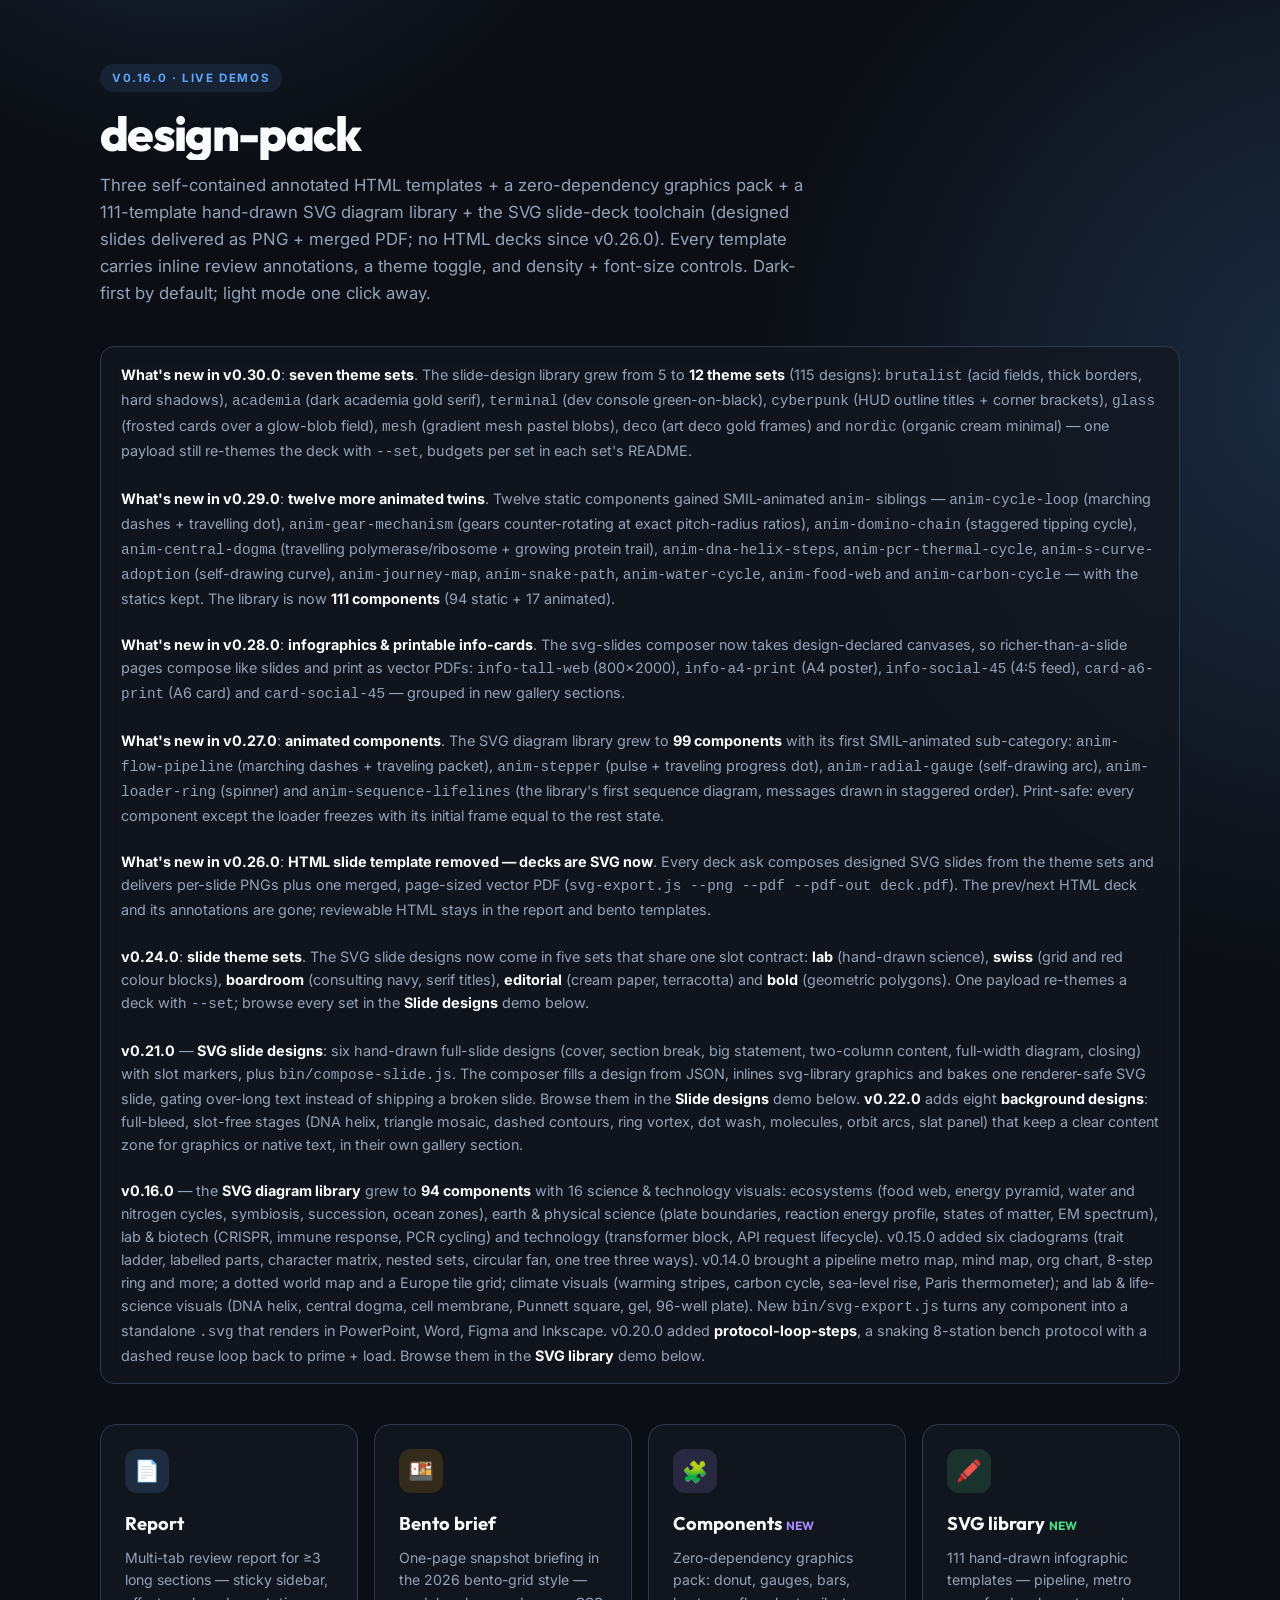
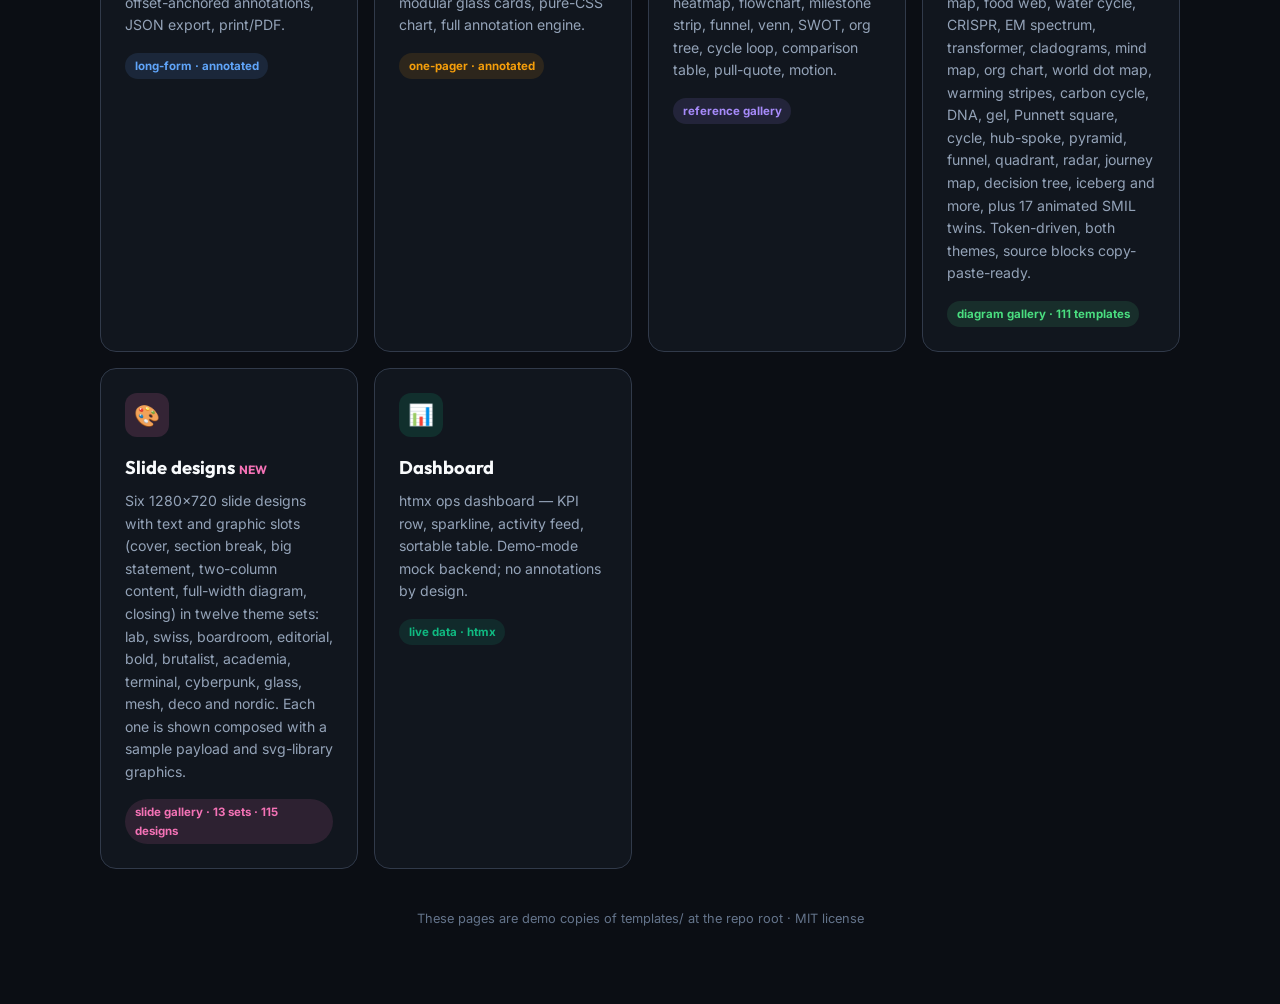
==== commit 0ad28c76: "v0.30.0 — seven new theme sets (svg-slides 5 → 12 sets, gallery 115 designs) Research-grounded (2 cu" ====
--- a/docs/index.html
+++ b/docs/index.html
@@ -95,7 +95,7 @@
     <p class="lede">Three self-contained annotated HTML templates + a zero-dependency graphics pack + a 111-template hand-drawn SVG diagram library + the SVG slide-deck toolchain (designed slides delivered as PNG + merged PDF; no HTML decks since v0.26.0). Every template carries inline review annotations, a theme toggle, and density + font-size controls. Dark-first by default; light mode one click away.</p>
 
     <div class="guide">
-      <b>What's new in v0.29.0</b>: <b>twelve more animated twins</b>. Twelve static components gained SMIL-animated <code>anim-</code> siblings — <code>anim-cycle-loop</code> (marching dashes + travelling dot), <code>anim-gear-mechanism</code> (gears counter-rotating at exact pitch-radius ratios), <code>anim-domino-chain</code> (staggered tipping cycle), <code>anim-central-dogma</code> (travelling polymerase/ribosome + growing protein trail), <code>anim-dna-helix-steps</code>, <code>anim-pcr-thermal-cycle</code>, <code>anim-s-curve-adoption</code> (self-drawing curve), <code>anim-journey-map</code>, <code>anim-snake-path</code>, <code>anim-water-cycle</code>, <code>anim-food-web</code> and <code>anim-carbon-cycle</code> — with the statics kept. The library is now <b>111 components</b> (94 static + 17 animated).<br><br>      <b>What's new in v0.28.0</b>: <b>infographics &amp; printable info-cards</b>. The svg-slides composer now takes design-declared canvases, so richer-than-a-slide pages compose like slides and print as vector PDFs: <code>info-tall-web</code> (800×2000), <code>info-a4-print</code> (A4 poster), <code>info-social-45</code> (4:5 feed), <code>card-a6-print</code> (A6 card) and <code>card-social-45</code> — grouped in new gallery sections.<br><br>      <b>What's new in v0.27.0</b>: <b>animated components</b>. The SVG diagram library grew to <b>99 components</b> with its first SMIL-animated sub-category: <code>anim-flow-pipeline</code> (marching dashes + traveling packet), <code>anim-stepper</code> (pulse + traveling progress dot), <code>anim-radial-gauge</code> (self-drawing arc), <code>anim-loader-ring</code> (spinner) and <code>anim-sequence-lifelines</code> (the library's first sequence diagram, messages drawn in staggered order). Print-safe: every component except the loader freezes with its initial frame equal to the rest state.<br><br>      <b>What's new in v0.26.0</b>: <b>HTML slide template removed — decks are SVG now</b>. Every deck ask composes designed SVG slides from the theme sets and delivers per-slide PNGs plus one merged, page-sized vector PDF (<code>svg-export.js --png --pdf --pdf-out deck.pdf</code>). The prev/next HTML deck and its annotations are gone; reviewable HTML stays in the report and bento templates.<br><br><b>v0.24.0</b>: <b>slide theme sets</b>. The SVG slide designs now come in five sets that share one slot contract: <b>lab</b> (hand-drawn science), <b>swiss</b> (grid and red colour blocks), <b>boardroom</b> (consulting navy, serif titles), <b>editorial</b> (cream paper, terracotta) and <b>bold</b> (geometric polygons). One payload re-themes a deck with <code>--set</code>; browse every set in the <b>Slide designs</b> demo below.<br><br><b>v0.21.0</b> — <b>SVG slide designs</b>: six hand-drawn full-slide designs (cover, section break, big statement, two-column content, full-width diagram, closing) with slot markers, plus <code>bin/compose-slide.js</code>. The composer fills a design from JSON, inlines svg-library graphics and bakes one renderer-safe SVG slide, gating over-long text instead of shipping a broken slide. Browse them in the <b>Slide designs</b> demo below. <b>v0.22.0</b> adds eight <b>background designs</b>: full-bleed, slot-free stages (DNA helix, triangle mosaic, dashed contours, ring vortex, dot wash, molecules, orbit arcs, slat panel) that keep a clear content zone for graphics or native text, in their own gallery section.<br><br>
+      <b>What's new in v0.30.0</b>: <b>seven theme sets</b>. The slide-design library grew from 5 to <b>12 theme sets</b> (115 designs): <code>brutalist</code> (acid fields, thick borders, hard shadows), <code>academia</code> (dark academia gold serif), <code>terminal</code> (dev console green-on-black), <code>cyberpunk</code> (HUD outline titles + corner brackets), <code>glass</code> (frosted cards over a glow-blob field), <code>mesh</code> (gradient mesh pastel blobs), <code>deco</code> (art deco gold frames) and <code>nordic</code> (organic cream minimal) — one payload still re-themes the deck with <code>--set</code>, budgets per set in each set's README.<br><br>      <b>What's new in v0.29.0</b>: <b>twelve more animated twins</b>. Twelve static components gained SMIL-animated <code>anim-</code> siblings — <code>anim-cycle-loop</code> (marching dashes + travelling dot), <code>anim-gear-mechanism</code> (gears counter-rotating at exact pitch-radius ratios), <code>anim-domino-chain</code> (staggered tipping cycle), <code>anim-central-dogma</code> (travelling polymerase/ribosome + growing protein trail), <code>anim-dna-helix-steps</code>, <code>anim-pcr-thermal-cycle</code>, <code>anim-s-curve-adoption</code> (self-drawing curve), <code>anim-journey-map</code>, <code>anim-snake-path</code>, <code>anim-water-cycle</code>, <code>anim-food-web</code> and <code>anim-carbon-cycle</code> — with the statics kept. The library is now <b>111 components</b> (94 static + 17 animated).<br><br>      <b>What's new in v0.28.0</b>: <b>infographics &amp; printable info-cards</b>. The svg-slides composer now takes design-declared canvases, so richer-than-a-slide pages compose like slides and print as vector PDFs: <code>info-tall-web</code> (800×2000), <code>info-a4-print</code> (A4 poster), <code>info-social-45</code> (4:5 feed), <code>card-a6-print</code> (A6 card) and <code>card-social-45</code> — grouped in new gallery sections.<br><br>      <b>What's new in v0.27.0</b>: <b>animated components</b>. The SVG diagram library grew to <b>99 components</b> with its first SMIL-animated sub-category: <code>anim-flow-pipeline</code> (marching dashes + traveling packet), <code>anim-stepper</code> (pulse + traveling progress dot), <code>anim-radial-gauge</code> (self-drawing arc), <code>anim-loader-ring</code> (spinner) and <code>anim-sequence-lifelines</code> (the library's first sequence diagram, messages drawn in staggered order). Print-safe: every component except the loader freezes with its initial frame equal to the rest state.<br><br>      <b>What's new in v0.26.0</b>: <b>HTML slide template removed — decks are SVG now</b>. Every deck ask composes designed SVG slides from the theme sets and delivers per-slide PNGs plus one merged, page-sized vector PDF (<code>svg-export.js --png --pdf --pdf-out deck.pdf</code>). The prev/next HTML deck and its annotations are gone; reviewable HTML stays in the report and bento templates.<br><br><b>v0.24.0</b>: <b>slide theme sets</b>. The SVG slide designs now come in five sets that share one slot contract: <b>lab</b> (hand-drawn science), <b>swiss</b> (grid and red colour blocks), <b>boardroom</b> (consulting navy, serif titles), <b>editorial</b> (cream paper, terracotta) and <b>bold</b> (geometric polygons). One payload re-themes a deck with <code>--set</code>; browse every set in the <b>Slide designs</b> demo below.<br><br><b>v0.21.0</b> — <b>SVG slide designs</b>: six hand-drawn full-slide designs (cover, section break, big statement, two-column content, full-width diagram, closing) with slot markers, plus <code>bin/compose-slide.js</code>. The composer fills a design from JSON, inlines svg-library graphics and bakes one renderer-safe SVG slide, gating over-long text instead of shipping a broken slide. Browse them in the <b>Slide designs</b> demo below. <b>v0.22.0</b> adds eight <b>background designs</b>: full-bleed, slot-free stages (DNA helix, triangle mosaic, dashed contours, ring vortex, dot wash, molecules, orbit arcs, slat panel) that keep a clear content zone for graphics or native text, in their own gallery section.<br><br>
       <b>v0.16.0</b> — the <b>SVG diagram library</b> grew to <b>94 components</b> with 16 science &amp; technology visuals: ecosystems (food web, energy pyramid, water and nitrogen cycles, symbiosis, succession, ocean zones), earth &amp; physical science (plate boundaries, reaction energy profile, states of matter, EM spectrum), lab &amp; biotech (CRISPR, immune response, PCR cycling) and technology (transformer block, API request lifecycle). v0.15.0 added six cladograms (trait ladder, labelled parts, character matrix, nested sets, circular fan, one tree three ways). v0.14.0 brought a pipeline metro map, mind map, org chart, 8-step ring and more; a dotted world map and a Europe tile grid; climate visuals (warming stripes, carbon cycle, sea-level rise, Paris thermometer); and lab &amp; life-science visuals (DNA helix, central dogma, cell membrane, Punnett square, gel, 96-well plate). New <code>bin/svg-export.js</code> turns any component into a standalone <code>.svg</code> that renders in PowerPoint, Word, Figma and Inkscape. v0.20.0 added <b>protocol-loop-steps</b>, a snaking 8-station bench protocol with a dashed reuse loop back to prime + load. Browse them in the <b>SVG library</b> demo below.
     </div>
 
@@ -127,8 +127,8 @@
       <a class="card" style="--c: #f472b6; --c-glow: rgba(244,114,182,0.35)" href="svg-slides/">
         <div class="icon">🎨</div>
         <h2>Slide designs <span style="font-size:0.65em; color: var(--c)">NEW</span></h2>
-        <p>Six 1280×720 slide designs with text and graphic slots (cover, section break, big statement, two-column content, full-width diagram, closing) in five theme sets: lab, swiss, boardroom, editorial and bold. Each one is shown composed with a sample payload and svg-library graphics.</p>
-        <span class="tag">slide gallery · 5 sets · 51 designs</span>
+        <p>Six 1280×720 slide designs with text and graphic slots (cover, section break, big statement, two-column content, full-width diagram, closing) in twelve theme sets: lab, swiss, boardroom, editorial, bold, brutalist, academia, terminal, cyberpunk, glass, mesh, deco and nordic. Each one is shown composed with a sample payload and svg-library graphics.</p>
+        <span class="tag">slide gallery · 13 sets · 115 designs</span>
       </a>
       <a class="card" style="--c: #10b981; --c-glow: rgba(16,185,129,0.35)" href="dashboard/">
         <div class="icon">📊</div>
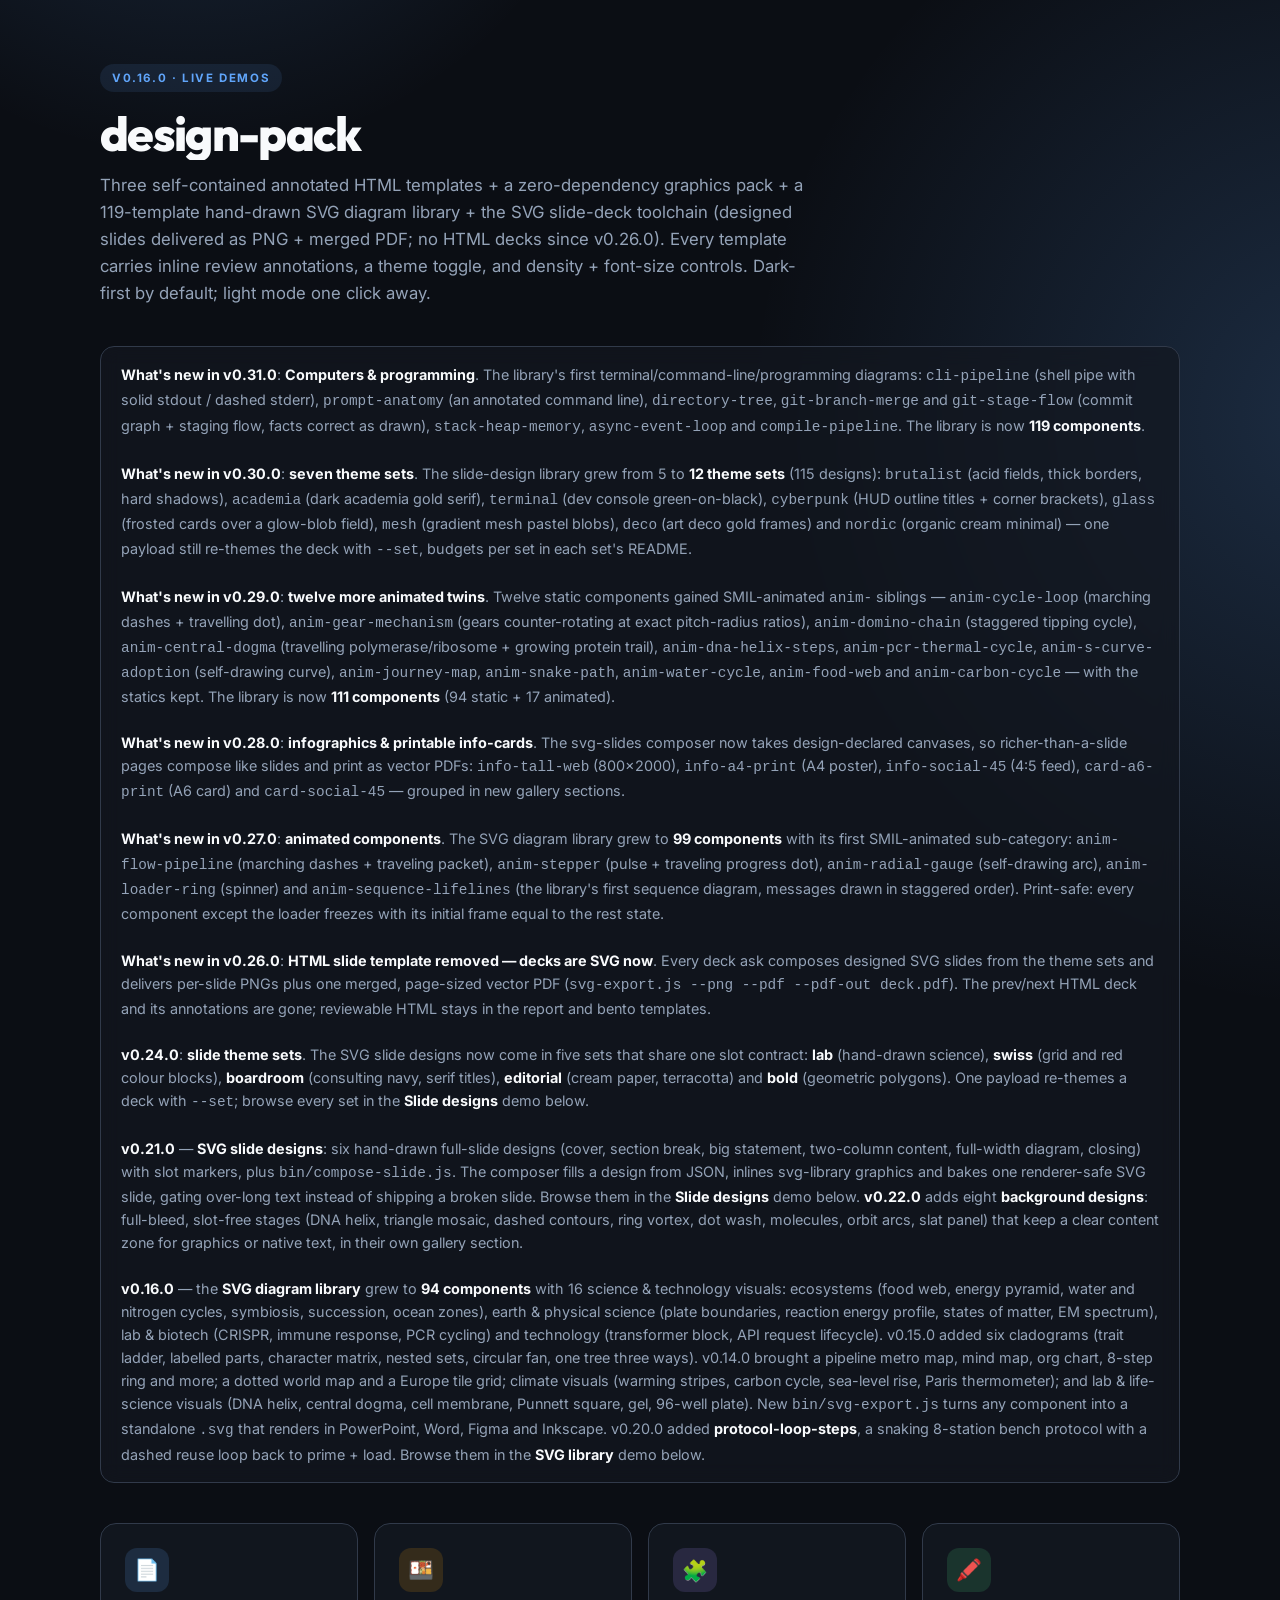
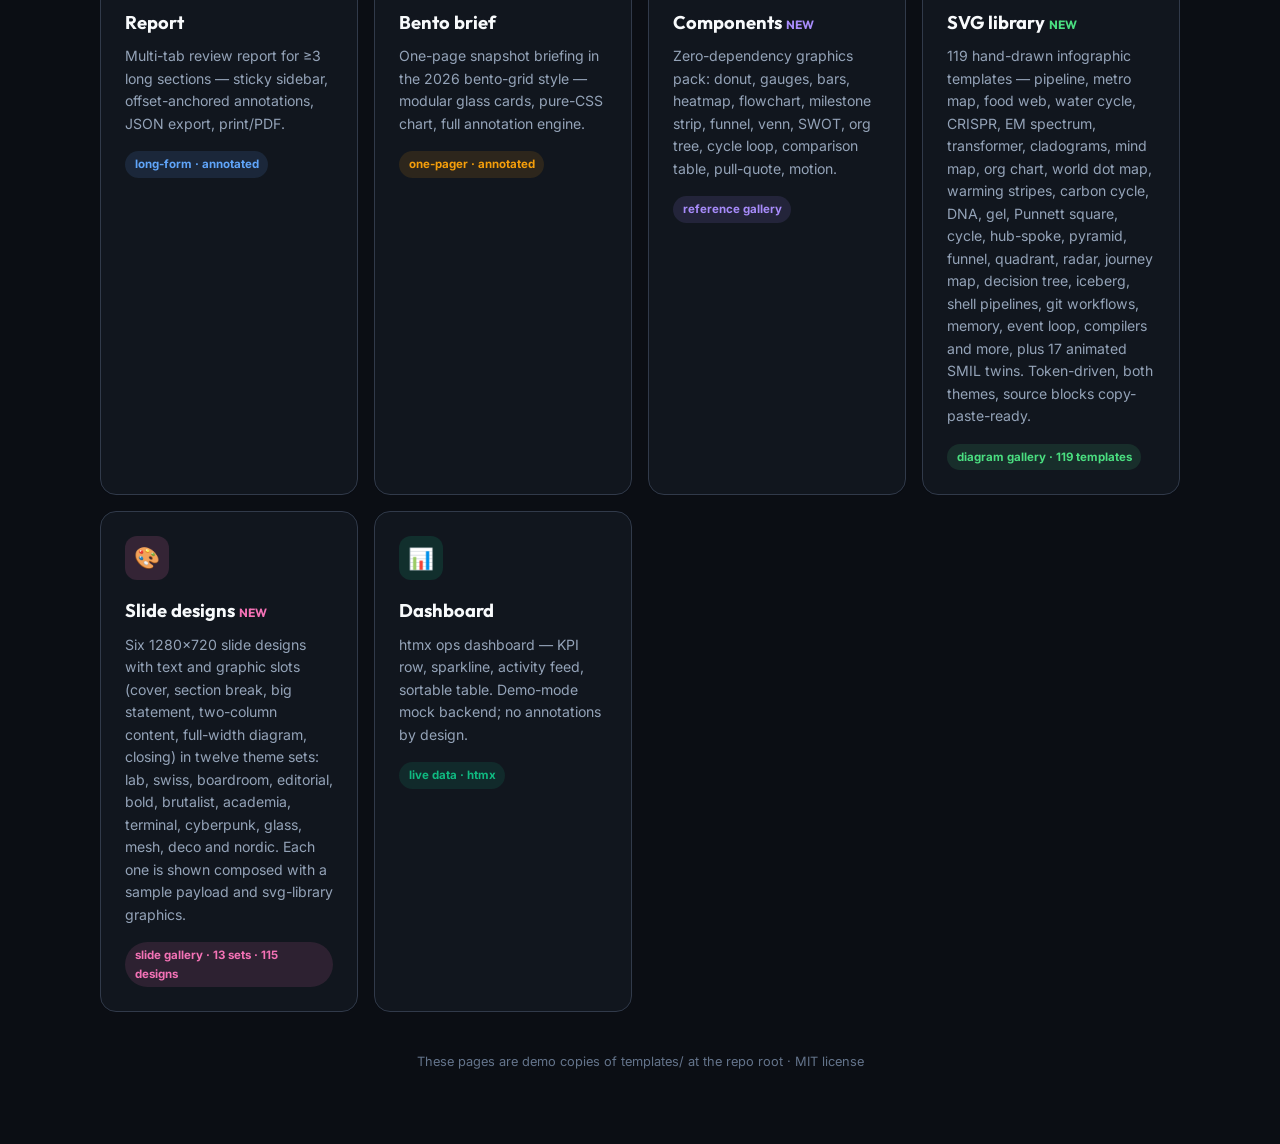
==== commit 516a3cc4: "v0.31.0 — Computers & programming group (svg-library 111 → 119) Eight new static components drawn by" ====
--- a/docs/index.html
+++ b/docs/index.html
@@ -92,10 +92,10 @@
   <div class="wrap">
     <span class="eyebrow">v0.16.0 · Live demos</span>
     <h1>design-pack</h1>
-    <p class="lede">Three self-contained annotated HTML templates + a zero-dependency graphics pack + a 111-template hand-drawn SVG diagram library + the SVG slide-deck toolchain (designed slides delivered as PNG + merged PDF; no HTML decks since v0.26.0). Every template carries inline review annotations, a theme toggle, and density + font-size controls. Dark-first by default; light mode one click away.</p>
+    <p class="lede">Three self-contained annotated HTML templates + a zero-dependency graphics pack + a 119-template hand-drawn SVG diagram library + the SVG slide-deck toolchain (designed slides delivered as PNG + merged PDF; no HTML decks since v0.26.0). Every template carries inline review annotations, a theme toggle, and density + font-size controls. Dark-first by default; light mode one click away.</p>
 
     <div class="guide">
-      <b>What's new in v0.30.0</b>: <b>seven theme sets</b>. The slide-design library grew from 5 to <b>12 theme sets</b> (115 designs): <code>brutalist</code> (acid fields, thick borders, hard shadows), <code>academia</code> (dark academia gold serif), <code>terminal</code> (dev console green-on-black), <code>cyberpunk</code> (HUD outline titles + corner brackets), <code>glass</code> (frosted cards over a glow-blob field), <code>mesh</code> (gradient mesh pastel blobs), <code>deco</code> (art deco gold frames) and <code>nordic</code> (organic cream minimal) — one payload still re-themes the deck with <code>--set</code>, budgets per set in each set's README.<br><br>      <b>What's new in v0.29.0</b>: <b>twelve more animated twins</b>. Twelve static components gained SMIL-animated <code>anim-</code> siblings — <code>anim-cycle-loop</code> (marching dashes + travelling dot), <code>anim-gear-mechanism</code> (gears counter-rotating at exact pitch-radius ratios), <code>anim-domino-chain</code> (staggered tipping cycle), <code>anim-central-dogma</code> (travelling polymerase/ribosome + growing protein trail), <code>anim-dna-helix-steps</code>, <code>anim-pcr-thermal-cycle</code>, <code>anim-s-curve-adoption</code> (self-drawing curve), <code>anim-journey-map</code>, <code>anim-snake-path</code>, <code>anim-water-cycle</code>, <code>anim-food-web</code> and <code>anim-carbon-cycle</code> — with the statics kept. The library is now <b>111 components</b> (94 static + 17 animated).<br><br>      <b>What's new in v0.28.0</b>: <b>infographics &amp; printable info-cards</b>. The svg-slides composer now takes design-declared canvases, so richer-than-a-slide pages compose like slides and print as vector PDFs: <code>info-tall-web</code> (800×2000), <code>info-a4-print</code> (A4 poster), <code>info-social-45</code> (4:5 feed), <code>card-a6-print</code> (A6 card) and <code>card-social-45</code> — grouped in new gallery sections.<br><br>      <b>What's new in v0.27.0</b>: <b>animated components</b>. The SVG diagram library grew to <b>99 components</b> with its first SMIL-animated sub-category: <code>anim-flow-pipeline</code> (marching dashes + traveling packet), <code>anim-stepper</code> (pulse + traveling progress dot), <code>anim-radial-gauge</code> (self-drawing arc), <code>anim-loader-ring</code> (spinner) and <code>anim-sequence-lifelines</code> (the library's first sequence diagram, messages drawn in staggered order). Print-safe: every component except the loader freezes with its initial frame equal to the rest state.<br><br>      <b>What's new in v0.26.0</b>: <b>HTML slide template removed — decks are SVG now</b>. Every deck ask composes designed SVG slides from the theme sets and delivers per-slide PNGs plus one merged, page-sized vector PDF (<code>svg-export.js --png --pdf --pdf-out deck.pdf</code>). The prev/next HTML deck and its annotations are gone; reviewable HTML stays in the report and bento templates.<br><br><b>v0.24.0</b>: <b>slide theme sets</b>. The SVG slide designs now come in five sets that share one slot contract: <b>lab</b> (hand-drawn science), <b>swiss</b> (grid and red colour blocks), <b>boardroom</b> (consulting navy, serif titles), <b>editorial</b> (cream paper, terracotta) and <b>bold</b> (geometric polygons). One payload re-themes a deck with <code>--set</code>; browse every set in the <b>Slide designs</b> demo below.<br><br><b>v0.21.0</b> — <b>SVG slide designs</b>: six hand-drawn full-slide designs (cover, section break, big statement, two-column content, full-width diagram, closing) with slot markers, plus <code>bin/compose-slide.js</code>. The composer fills a design from JSON, inlines svg-library graphics and bakes one renderer-safe SVG slide, gating over-long text instead of shipping a broken slide. Browse them in the <b>Slide designs</b> demo below. <b>v0.22.0</b> adds eight <b>background designs</b>: full-bleed, slot-free stages (DNA helix, triangle mosaic, dashed contours, ring vortex, dot wash, molecules, orbit arcs, slat panel) that keep a clear content zone for graphics or native text, in their own gallery section.<br><br>
+      <b>What's new in v0.31.0</b>: <b>Computers &amp; programming</b>. The library's first terminal/command-line/programming diagrams: <code>cli-pipeline</code> (shell pipe with solid stdout / dashed stderr), <code>prompt-anatomy</code> (an annotated command line), <code>directory-tree</code>, <code>git-branch-merge</code> and <code>git-stage-flow</code> (commit graph + staging flow, facts correct as drawn), <code>stack-heap-memory</code>, <code>async-event-loop</code> and <code>compile-pipeline</code>. The library is now <b>119 components</b>.<br><br>      <b>What's new in v0.30.0</b>: <b>seven theme sets</b>. The slide-design library grew from 5 to <b>12 theme sets</b> (115 designs): <code>brutalist</code> (acid fields, thick borders, hard shadows), <code>academia</code> (dark academia gold serif), <code>terminal</code> (dev console green-on-black), <code>cyberpunk</code> (HUD outline titles + corner brackets), <code>glass</code> (frosted cards over a glow-blob field), <code>mesh</code> (gradient mesh pastel blobs), <code>deco</code> (art deco gold frames) and <code>nordic</code> (organic cream minimal) — one payload still re-themes the deck with <code>--set</code>, budgets per set in each set's README.<br><br>      <b>What's new in v0.29.0</b>: <b>twelve more animated twins</b>. Twelve static components gained SMIL-animated <code>anim-</code> siblings — <code>anim-cycle-loop</code> (marching dashes + travelling dot), <code>anim-gear-mechanism</code> (gears counter-rotating at exact pitch-radius ratios), <code>anim-domino-chain</code> (staggered tipping cycle), <code>anim-central-dogma</code> (travelling polymerase/ribosome + growing protein trail), <code>anim-dna-helix-steps</code>, <code>anim-pcr-thermal-cycle</code>, <code>anim-s-curve-adoption</code> (self-drawing curve), <code>anim-journey-map</code>, <code>anim-snake-path</code>, <code>anim-water-cycle</code>, <code>anim-food-web</code> and <code>anim-carbon-cycle</code> — with the statics kept. The library is now <b>111 components</b> (94 static + 17 animated).<br><br>      <b>What's new in v0.28.0</b>: <b>infographics &amp; printable info-cards</b>. The svg-slides composer now takes design-declared canvases, so richer-than-a-slide pages compose like slides and print as vector PDFs: <code>info-tall-web</code> (800×2000), <code>info-a4-print</code> (A4 poster), <code>info-social-45</code> (4:5 feed), <code>card-a6-print</code> (A6 card) and <code>card-social-45</code> — grouped in new gallery sections.<br><br>      <b>What's new in v0.27.0</b>: <b>animated components</b>. The SVG diagram library grew to <b>99 components</b> with its first SMIL-animated sub-category: <code>anim-flow-pipeline</code> (marching dashes + traveling packet), <code>anim-stepper</code> (pulse + traveling progress dot), <code>anim-radial-gauge</code> (self-drawing arc), <code>anim-loader-ring</code> (spinner) and <code>anim-sequence-lifelines</code> (the library's first sequence diagram, messages drawn in staggered order). Print-safe: every component except the loader freezes with its initial frame equal to the rest state.<br><br>      <b>What's new in v0.26.0</b>: <b>HTML slide template removed — decks are SVG now</b>. Every deck ask composes designed SVG slides from the theme sets and delivers per-slide PNGs plus one merged, page-sized vector PDF (<code>svg-export.js --png --pdf --pdf-out deck.pdf</code>). The prev/next HTML deck and its annotations are gone; reviewable HTML stays in the report and bento templates.<br><br><b>v0.24.0</b>: <b>slide theme sets</b>. The SVG slide designs now come in five sets that share one slot contract: <b>lab</b> (hand-drawn science), <b>swiss</b> (grid and red colour blocks), <b>boardroom</b> (consulting navy, serif titles), <b>editorial</b> (cream paper, terracotta) and <b>bold</b> (geometric polygons). One payload re-themes a deck with <code>--set</code>; browse every set in the <b>Slide designs</b> demo below.<br><br><b>v0.21.0</b> — <b>SVG slide designs</b>: six hand-drawn full-slide designs (cover, section break, big statement, two-column content, full-width diagram, closing) with slot markers, plus <code>bin/compose-slide.js</code>. The composer fills a design from JSON, inlines svg-library graphics and bakes one renderer-safe SVG slide, gating over-long text instead of shipping a broken slide. Browse them in the <b>Slide designs</b> demo below. <b>v0.22.0</b> adds eight <b>background designs</b>: full-bleed, slot-free stages (DNA helix, triangle mosaic, dashed contours, ring vortex, dot wash, molecules, orbit arcs, slat panel) that keep a clear content zone for graphics or native text, in their own gallery section.<br><br>
       <b>v0.16.0</b> — the <b>SVG diagram library</b> grew to <b>94 components</b> with 16 science &amp; technology visuals: ecosystems (food web, energy pyramid, water and nitrogen cycles, symbiosis, succession, ocean zones), earth &amp; physical science (plate boundaries, reaction energy profile, states of matter, EM spectrum), lab &amp; biotech (CRISPR, immune response, PCR cycling) and technology (transformer block, API request lifecycle). v0.15.0 added six cladograms (trait ladder, labelled parts, character matrix, nested sets, circular fan, one tree three ways). v0.14.0 brought a pipeline metro map, mind map, org chart, 8-step ring and more; a dotted world map and a Europe tile grid; climate visuals (warming stripes, carbon cycle, sea-level rise, Paris thermometer); and lab &amp; life-science visuals (DNA helix, central dogma, cell membrane, Punnett square, gel, 96-well plate). New <code>bin/svg-export.js</code> turns any component into a standalone <code>.svg</code> that renders in PowerPoint, Word, Figma and Inkscape. v0.20.0 added <b>protocol-loop-steps</b>, a snaking 8-station bench protocol with a dashed reuse loop back to prime + load. Browse them in the <b>SVG library</b> demo below.
     </div>
 
@@ -121,8 +121,8 @@
       <a class="card" style="--c: #4ade80; --c-glow: rgba(74,222,128,0.35)" href="svg-library/">
         <div class="icon">🖍️</div>
         <h2>SVG library <span style="font-size:0.65em; color: var(--c)">NEW</span></h2>
-        <p>111 hand-drawn infographic templates — pipeline, metro map, food web, water cycle, CRISPR, EM spectrum, transformer, cladograms, mind map, org chart, world dot map, warming stripes, carbon cycle, DNA, gel, Punnett square, cycle, hub-spoke, pyramid, funnel, quadrant, radar, journey map, decision tree, iceberg and more, plus 17 animated SMIL twins. Token-driven, both themes, source blocks copy-paste-ready.</p>
-        <span class="tag">diagram gallery · 111 templates</span>
+        <p>119 hand-drawn infographic templates — pipeline, metro map, food web, water cycle, CRISPR, EM spectrum, transformer, cladograms, mind map, org chart, world dot map, warming stripes, carbon cycle, DNA, gel, Punnett square, cycle, hub-spoke, pyramid, funnel, quadrant, radar, journey map, decision tree, iceberg, shell pipelines, git workflows, memory, event loop, compilers and more, plus 17 animated SMIL twins. Token-driven, both themes, source blocks copy-paste-ready.</p>
+        <span class="tag">diagram gallery · 119 templates</span>
       </a>
       <a class="card" style="--c: #f472b6; --c-glow: rgba(244,114,182,0.35)" href="svg-slides/">
         <div class="icon">🎨</div>
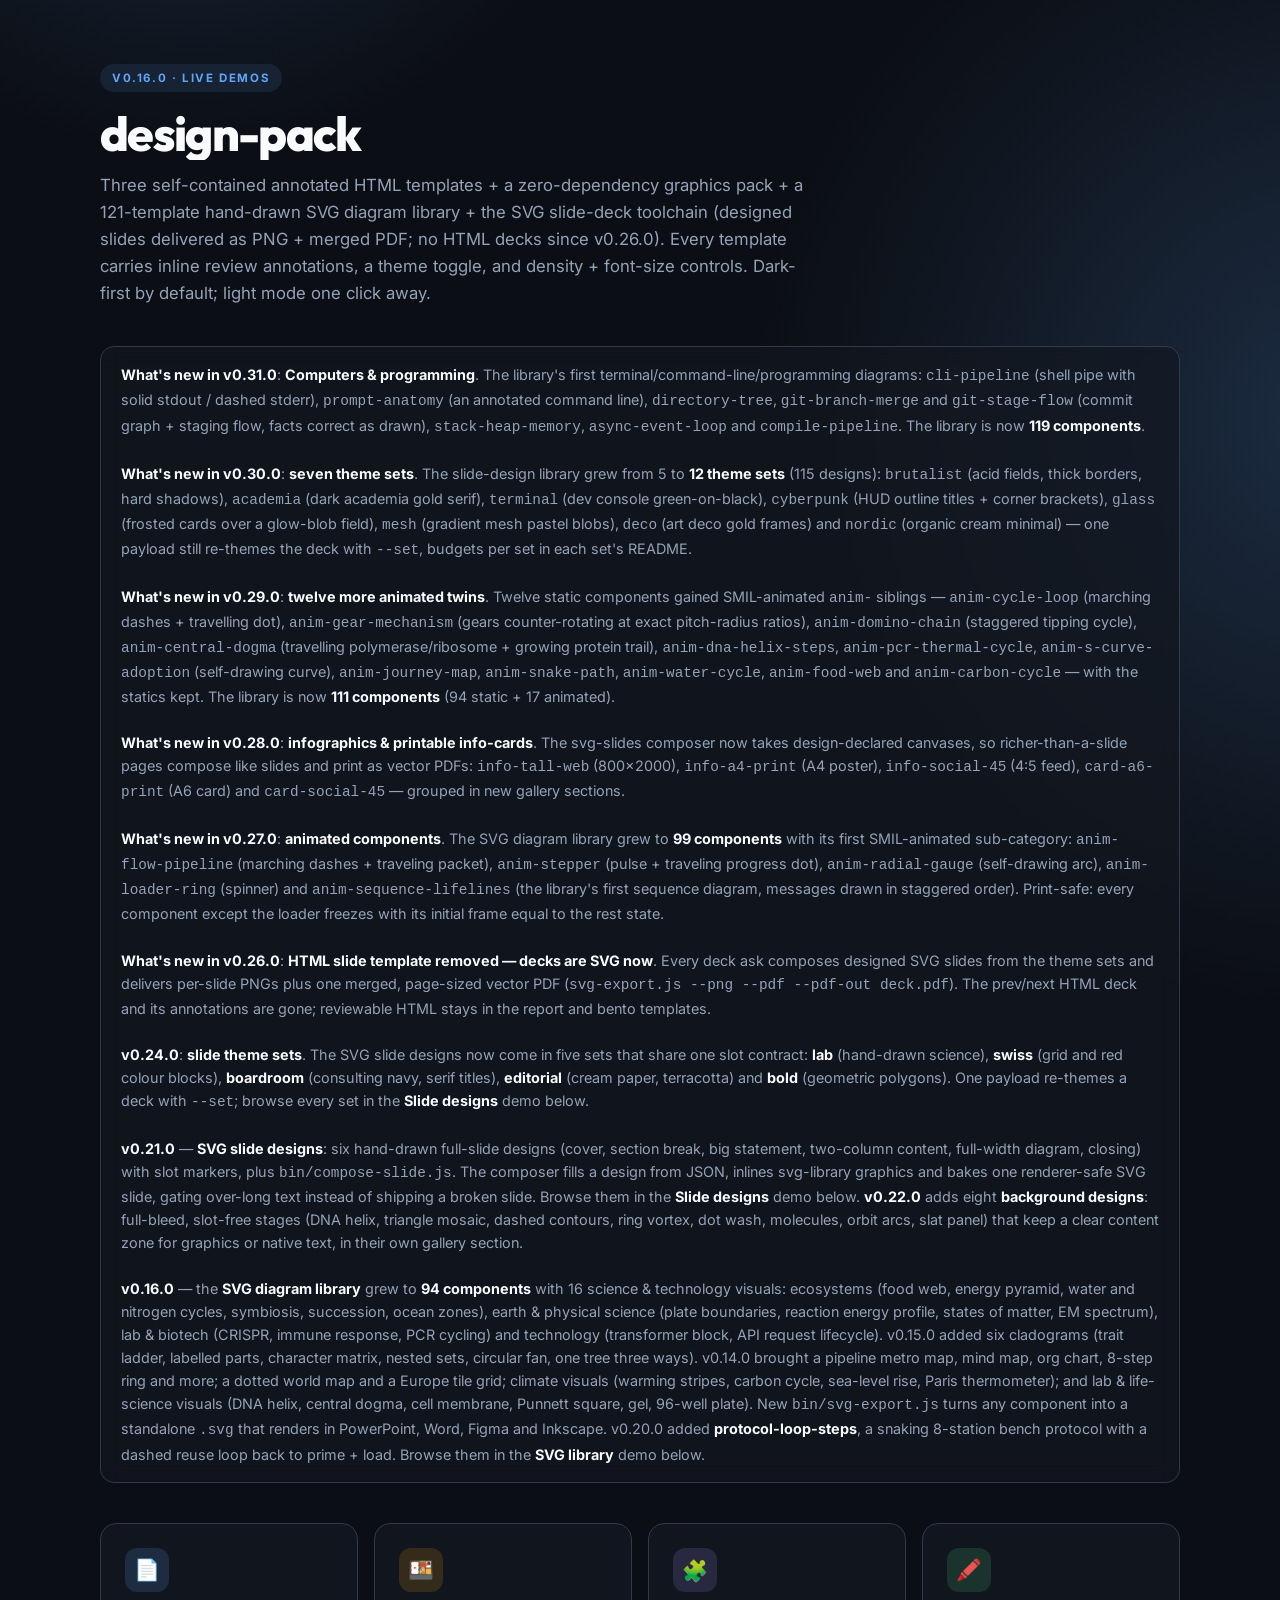
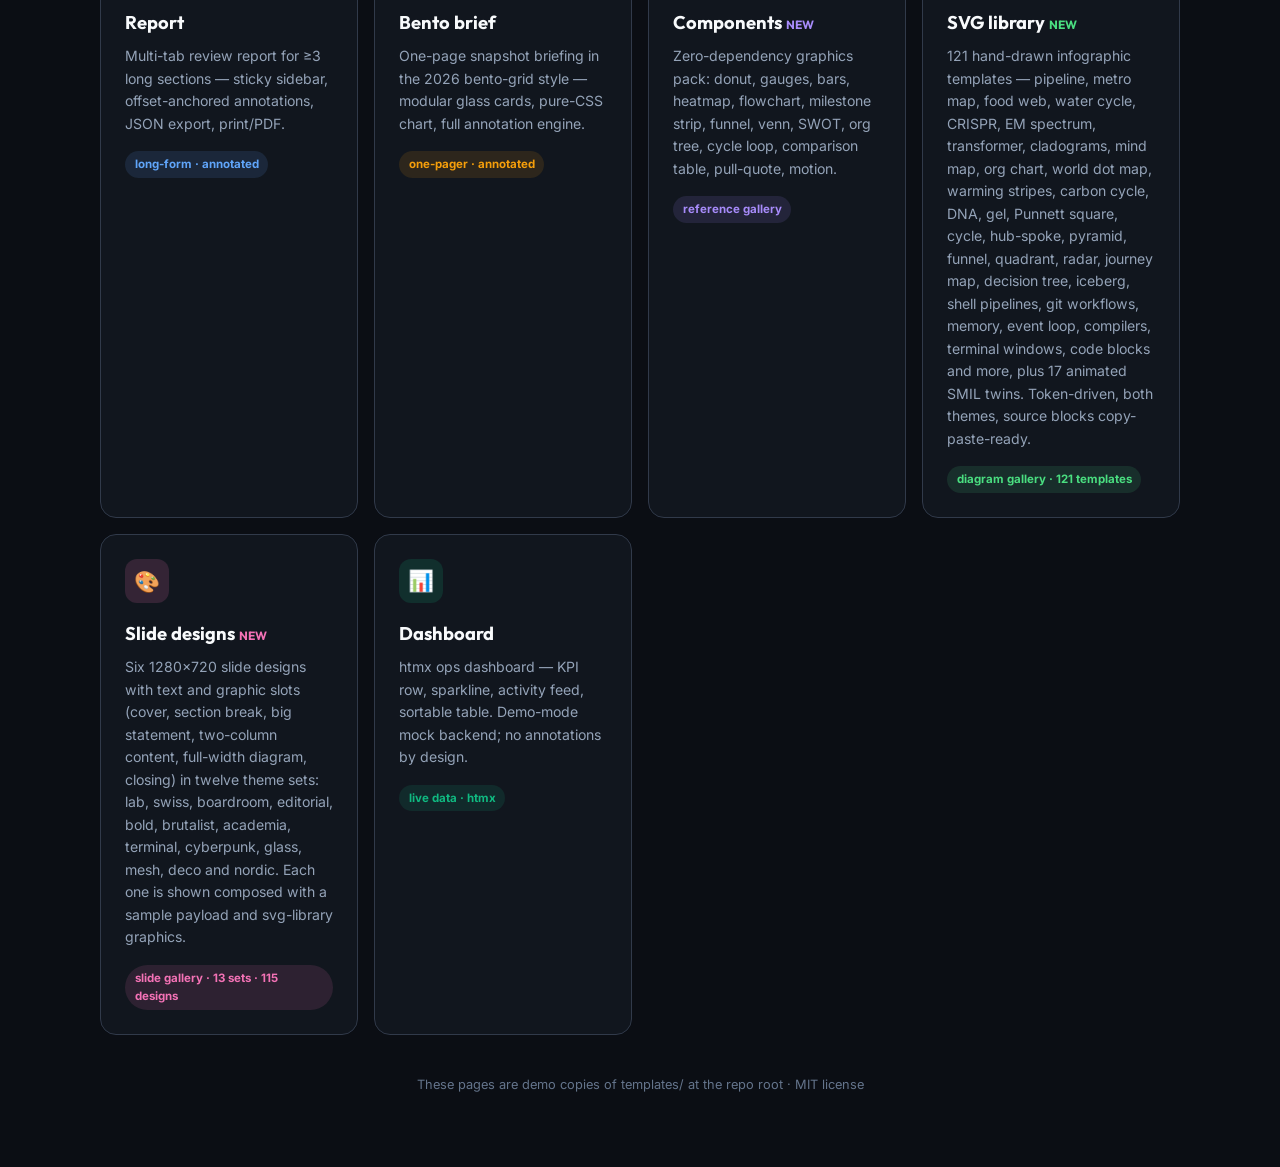
==== commit 389bbaac: "v0.32.0 — terminal-window + code-block components (svg-library 119 → 121) User ask, same Computers &" ====
--- a/docs/index.html
+++ b/docs/index.html
@@ -92,7 +92,7 @@
   <div class="wrap">
     <span class="eyebrow">v0.16.0 · Live demos</span>
     <h1>design-pack</h1>
-    <p class="lede">Three self-contained annotated HTML templates + a zero-dependency graphics pack + a 119-template hand-drawn SVG diagram library + the SVG slide-deck toolchain (designed slides delivered as PNG + merged PDF; no HTML decks since v0.26.0). Every template carries inline review annotations, a theme toggle, and density + font-size controls. Dark-first by default; light mode one click away.</p>
+    <p class="lede">Three self-contained annotated HTML templates + a zero-dependency graphics pack + a 121-template hand-drawn SVG diagram library + the SVG slide-deck toolchain (designed slides delivered as PNG + merged PDF; no HTML decks since v0.26.0). Every template carries inline review annotations, a theme toggle, and density + font-size controls. Dark-first by default; light mode one click away.</p>
 
     <div class="guide">
       <b>What's new in v0.31.0</b>: <b>Computers &amp; programming</b>. The library's first terminal/command-line/programming diagrams: <code>cli-pipeline</code> (shell pipe with solid stdout / dashed stderr), <code>prompt-anatomy</code> (an annotated command line), <code>directory-tree</code>, <code>git-branch-merge</code> and <code>git-stage-flow</code> (commit graph + staging flow, facts correct as drawn), <code>stack-heap-memory</code>, <code>async-event-loop</code> and <code>compile-pipeline</code>. The library is now <b>119 components</b>.<br><br>      <b>What's new in v0.30.0</b>: <b>seven theme sets</b>. The slide-design library grew from 5 to <b>12 theme sets</b> (115 designs): <code>brutalist</code> (acid fields, thick borders, hard shadows), <code>academia</code> (dark academia gold serif), <code>terminal</code> (dev console green-on-black), <code>cyberpunk</code> (HUD outline titles + corner brackets), <code>glass</code> (frosted cards over a glow-blob field), <code>mesh</code> (gradient mesh pastel blobs), <code>deco</code> (art deco gold frames) and <code>nordic</code> (organic cream minimal) — one payload still re-themes the deck with <code>--set</code>, budgets per set in each set's README.<br><br>      <b>What's new in v0.29.0</b>: <b>twelve more animated twins</b>. Twelve static components gained SMIL-animated <code>anim-</code> siblings — <code>anim-cycle-loop</code> (marching dashes + travelling dot), <code>anim-gear-mechanism</code> (gears counter-rotating at exact pitch-radius ratios), <code>anim-domino-chain</code> (staggered tipping cycle), <code>anim-central-dogma</code> (travelling polymerase/ribosome + growing protein trail), <code>anim-dna-helix-steps</code>, <code>anim-pcr-thermal-cycle</code>, <code>anim-s-curve-adoption</code> (self-drawing curve), <code>anim-journey-map</code>, <code>anim-snake-path</code>, <code>anim-water-cycle</code>, <code>anim-food-web</code> and <code>anim-carbon-cycle</code> — with the statics kept. The library is now <b>111 components</b> (94 static + 17 animated).<br><br>      <b>What's new in v0.28.0</b>: <b>infographics &amp; printable info-cards</b>. The svg-slides composer now takes design-declared canvases, so richer-than-a-slide pages compose like slides and print as vector PDFs: <code>info-tall-web</code> (800×2000), <code>info-a4-print</code> (A4 poster), <code>info-social-45</code> (4:5 feed), <code>card-a6-print</code> (A6 card) and <code>card-social-45</code> — grouped in new gallery sections.<br><br>      <b>What's new in v0.27.0</b>: <b>animated components</b>. The SVG diagram library grew to <b>99 components</b> with its first SMIL-animated sub-category: <code>anim-flow-pipeline</code> (marching dashes + traveling packet), <code>anim-stepper</code> (pulse + traveling progress dot), <code>anim-radial-gauge</code> (self-drawing arc), <code>anim-loader-ring</code> (spinner) and <code>anim-sequence-lifelines</code> (the library's first sequence diagram, messages drawn in staggered order). Print-safe: every component except the loader freezes with its initial frame equal to the rest state.<br><br>      <b>What's new in v0.26.0</b>: <b>HTML slide template removed — decks are SVG now</b>. Every deck ask composes designed SVG slides from the theme sets and delivers per-slide PNGs plus one merged, page-sized vector PDF (<code>svg-export.js --png --pdf --pdf-out deck.pdf</code>). The prev/next HTML deck and its annotations are gone; reviewable HTML stays in the report and bento templates.<br><br><b>v0.24.0</b>: <b>slide theme sets</b>. The SVG slide designs now come in five sets that share one slot contract: <b>lab</b> (hand-drawn science), <b>swiss</b> (grid and red colour blocks), <b>boardroom</b> (consulting navy, serif titles), <b>editorial</b> (cream paper, terracotta) and <b>bold</b> (geometric polygons). One payload re-themes a deck with <code>--set</code>; browse every set in the <b>Slide designs</b> demo below.<br><br><b>v0.21.0</b> — <b>SVG slide designs</b>: six hand-drawn full-slide designs (cover, section break, big statement, two-column content, full-width diagram, closing) with slot markers, plus <code>bin/compose-slide.js</code>. The composer fills a design from JSON, inlines svg-library graphics and bakes one renderer-safe SVG slide, gating over-long text instead of shipping a broken slide. Browse them in the <b>Slide designs</b> demo below. <b>v0.22.0</b> adds eight <b>background designs</b>: full-bleed, slot-free stages (DNA helix, triangle mosaic, dashed contours, ring vortex, dot wash, molecules, orbit arcs, slat panel) that keep a clear content zone for graphics or native text, in their own gallery section.<br><br>
@@ -121,8 +121,8 @@
       <a class="card" style="--c: #4ade80; --c-glow: rgba(74,222,128,0.35)" href="svg-library/">
         <div class="icon">🖍️</div>
         <h2>SVG library <span style="font-size:0.65em; color: var(--c)">NEW</span></h2>
-        <p>119 hand-drawn infographic templates — pipeline, metro map, food web, water cycle, CRISPR, EM spectrum, transformer, cladograms, mind map, org chart, world dot map, warming stripes, carbon cycle, DNA, gel, Punnett square, cycle, hub-spoke, pyramid, funnel, quadrant, radar, journey map, decision tree, iceberg, shell pipelines, git workflows, memory, event loop, compilers and more, plus 17 animated SMIL twins. Token-driven, both themes, source blocks copy-paste-ready.</p>
-        <span class="tag">diagram gallery · 119 templates</span>
+        <p>121 hand-drawn infographic templates — pipeline, metro map, food web, water cycle, CRISPR, EM spectrum, transformer, cladograms, mind map, org chart, world dot map, warming stripes, carbon cycle, DNA, gel, Punnett square, cycle, hub-spoke, pyramid, funnel, quadrant, radar, journey map, decision tree, iceberg, shell pipelines, git workflows, memory, event loop, compilers, terminal windows, code blocks and more, plus 17 animated SMIL twins. Token-driven, both themes, source blocks copy-paste-ready.</p>
+        <span class="tag">diagram gallery · 121 templates</span>
       </a>
       <a class="card" style="--c: #f472b6; --c-glow: rgba(244,114,182,0.35)" href="svg-slides/">
         <div class="icon">🎨</div>
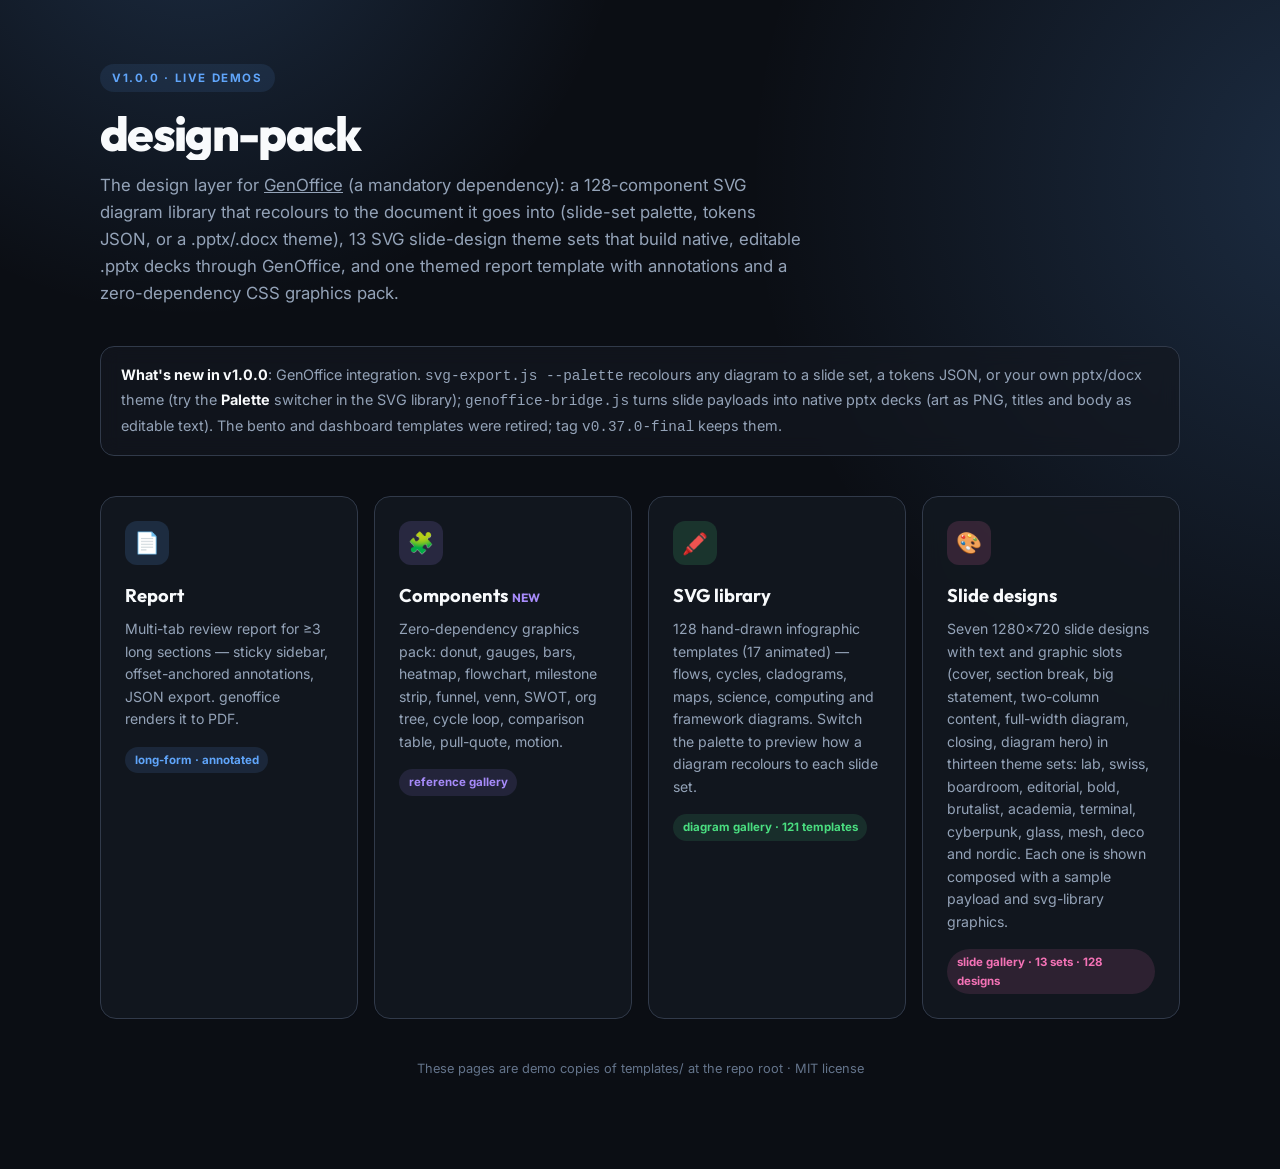
==== commit 55ea61a4: "docs: v1.0.0 — GenOffice as mandatory dependency; rewrite router, svg skill, README, AGENTS, launche" ====
--- a/docs/index.html
+++ b/docs/index.html
@@ -1,19 +1,16 @@
 <!DOCTYPE html>
 <!--
   ╔══════════════════════════════════════════════════════════════════════╗
-  ║  design-pack · GitHub Pages launcher                           ║
+  ║  design-pack · GitHub Pages launcher (v1.0.0)                          ║
   ║                                                                        ║
-  ║  This launcher + the three subdirectory template demos are DEMO COPIES. ║
-  ║  The canonical templates live in templates/ at the repo root:         ║
-  ║    templates/report/template.html        → docs/report/index.html     ║
-  ║    templates/dashboard/dashboard-template.html → docs/dashboard/      ║
-  ║    templates/bento/bento-template.html   → docs/bento/index.html      ║
-  ║  (Decks are not HTML since v0.26.0 — svg-slides compose → PNG/PDF;    ║
-  ║   docs/svg-slides/ is a copy of templates/svg-slides/gallery.html.)   ║
+  ║  Demo copies of the repo's canonical sources:                          ║
+  ║    templates/report/template.html            → docs/report/index.html  ║
+  ║    features/graphics/svg-library/gallery.html → docs/svg-library/      ║
+  ║    templates/svg-slides/gallery.html         → docs/svg-slides/        ║
+  ║    docs/components/ = the graphics-pack reference gallery              ║
+  ║  (bento and dashboard demos were removed in v1.0.0.)                   ║
   ║                                                                        ║
-  ║  DRIFT RISK: if templates/* change, re-copy into docs/<name>/index.  ║
-  ║  (GitHub Pages /docs serving only reaches files inside docs/, so     ║
-  ║  each demo needs its own subdirectory index.html for clean URLs.)    ║
+  ║  DRIFT RISK: re-copy after regenerating the galleries (tests check).   ║
   ╚══════════════════════════════════════════════════════════════════════╝
 -->
 <html lang="en" data-theme="dark">
@@ -90,27 +87,20 @@
 </head>
 <body>
   <div class="wrap">
-    <span class="eyebrow">v0.16.0 · Live demos</span>
+    <span class="eyebrow">v1.0.0 · Live demos</span>
     <h1>design-pack</h1>
-    <p class="lede">Three self-contained annotated HTML templates + a zero-dependency graphics pack + a 121-template hand-drawn SVG diagram library + the SVG slide-deck toolchain (designed slides delivered as PNG + merged PDF; no HTML decks since v0.26.0). Every template carries inline review annotations, a theme toggle, and density + font-size controls. Dark-first by default; light mode one click away.</p>
+    <p class="lede">The design layer for <a href="https://github.com/genspark-ai/genoffice" style="color:inherit">GenOffice</a> (a mandatory dependency): a 128-component SVG diagram library that recolours to the document it goes into (slide-set palette, tokens JSON, or a .pptx/.docx theme), 13 SVG slide-design theme sets that build native, editable .pptx decks through GenOffice, and one themed report template with annotations and a zero-dependency CSS graphics pack.</p>
 
     <div class="guide">
-      <b>What's new in v0.31.0</b>: <b>Computers &amp; programming</b>. The library's first terminal/command-line/programming diagrams: <code>cli-pipeline</code> (shell pipe with solid stdout / dashed stderr), <code>prompt-anatomy</code> (an annotated command line), <code>directory-tree</code>, <code>git-branch-merge</code> and <code>git-stage-flow</code> (commit graph + staging flow, facts correct as drawn), <code>stack-heap-memory</code>, <code>async-event-loop</code> and <code>compile-pipeline</code>. The library is now <b>119 components</b>.<br><br>      <b>What's new in v0.30.0</b>: <b>seven theme sets</b>. The slide-design library grew from 5 to <b>12 theme sets</b> (115 designs): <code>brutalist</code> (acid fields, thick borders, hard shadows), <code>academia</code> (dark academia gold serif), <code>terminal</code> (dev console green-on-black), <code>cyberpunk</code> (HUD outline titles + corner brackets), <code>glass</code> (frosted cards over a glow-blob field), <code>mesh</code> (gradient mesh pastel blobs), <code>deco</code> (art deco gold frames) and <code>nordic</code> (organic cream minimal) — one payload still re-themes the deck with <code>--set</code>, budgets per set in each set's README.<br><br>      <b>What's new in v0.29.0</b>: <b>twelve more animated twins</b>. Twelve static components gained SMIL-animated <code>anim-</code> siblings — <code>anim-cycle-loop</code> (marching dashes + travelling dot), <code>anim-gear-mechanism</code> (gears counter-rotating at exact pitch-radius ratios), <code>anim-domino-chain</code> (staggered tipping cycle), <code>anim-central-dogma</code> (travelling polymerase/ribosome + growing protein trail), <code>anim-dna-helix-steps</code>, <code>anim-pcr-thermal-cycle</code>, <code>anim-s-curve-adoption</code> (self-drawing curve), <code>anim-journey-map</code>, <code>anim-snake-path</code>, <code>anim-water-cycle</code>, <code>anim-food-web</code> and <code>anim-carbon-cycle</code> — with the statics kept. The library is now <b>111 components</b> (94 static + 17 animated).<br><br>      <b>What's new in v0.28.0</b>: <b>infographics &amp; printable info-cards</b>. The svg-slides composer now takes design-declared canvases, so richer-than-a-slide pages compose like slides and print as vector PDFs: <code>info-tall-web</code> (800×2000), <code>info-a4-print</code> (A4 poster), <code>info-social-45</code> (4:5 feed), <code>card-a6-print</code> (A6 card) and <code>card-social-45</code> — grouped in new gallery sections.<br><br>      <b>What's new in v0.27.0</b>: <b>animated components</b>. The SVG diagram library grew to <b>99 components</b> with its first SMIL-animated sub-category: <code>anim-flow-pipeline</code> (marching dashes + traveling packet), <code>anim-stepper</code> (pulse + traveling progress dot), <code>anim-radial-gauge</code> (self-drawing arc), <code>anim-loader-ring</code> (spinner) and <code>anim-sequence-lifelines</code> (the library's first sequence diagram, messages drawn in staggered order). Print-safe: every component except the loader freezes with its initial frame equal to the rest state.<br><br>      <b>What's new in v0.26.0</b>: <b>HTML slide template removed — decks are SVG now</b>. Every deck ask composes designed SVG slides from the theme sets and delivers per-slide PNGs plus one merged, page-sized vector PDF (<code>svg-export.js --png --pdf --pdf-out deck.pdf</code>). The prev/next HTML deck and its annotations are gone; reviewable HTML stays in the report and bento templates.<br><br><b>v0.24.0</b>: <b>slide theme sets</b>. The SVG slide designs now come in five sets that share one slot contract: <b>lab</b> (hand-drawn science), <b>swiss</b> (grid and red colour blocks), <b>boardroom</b> (consulting navy, serif titles), <b>editorial</b> (cream paper, terracotta) and <b>bold</b> (geometric polygons). One payload re-themes a deck with <code>--set</code>; browse every set in the <b>Slide designs</b> demo below.<br><br><b>v0.21.0</b> — <b>SVG slide designs</b>: six hand-drawn full-slide designs (cover, section break, big statement, two-column content, full-width diagram, closing) with slot markers, plus <code>bin/compose-slide.js</code>. The composer fills a design from JSON, inlines svg-library graphics and bakes one renderer-safe SVG slide, gating over-long text instead of shipping a broken slide. Browse them in the <b>Slide designs</b> demo below. <b>v0.22.0</b> adds eight <b>background designs</b>: full-bleed, slot-free stages (DNA helix, triangle mosaic, dashed contours, ring vortex, dot wash, molecules, orbit arcs, slat panel) that keep a clear content zone for graphics or native text, in their own gallery section.<br><br>
-      <b>v0.16.0</b> — the <b>SVG diagram library</b> grew to <b>94 components</b> with 16 science &amp; technology visuals: ecosystems (food web, energy pyramid, water and nitrogen cycles, symbiosis, succession, ocean zones), earth &amp; physical science (plate boundaries, reaction energy profile, states of matter, EM spectrum), lab &amp; biotech (CRISPR, immune response, PCR cycling) and technology (transformer block, API request lifecycle). v0.15.0 added six cladograms (trait ladder, labelled parts, character matrix, nested sets, circular fan, one tree three ways). v0.14.0 brought a pipeline metro map, mind map, org chart, 8-step ring and more; a dotted world map and a Europe tile grid; climate visuals (warming stripes, carbon cycle, sea-level rise, Paris thermometer); and lab &amp; life-science visuals (DNA helix, central dogma, cell membrane, Punnett square, gel, 96-well plate). New <code>bin/svg-export.js</code> turns any component into a standalone <code>.svg</code> that renders in PowerPoint, Word, Figma and Inkscape. v0.20.0 added <b>protocol-loop-steps</b>, a snaking 8-station bench protocol with a dashed reuse loop back to prime + load. Browse them in the <b>SVG library</b> demo below.
+      <b>What's new in v1.0.0</b>: GenOffice integration. <code>svg-export.js --palette</code> recolours any diagram to a slide set, a tokens JSON, or your own pptx/docx theme (try the <b>Palette</b> switcher in the SVG library); <code>genoffice-bridge.js</code> turns slide payloads into native pptx decks (art as PNG, titles and body as editable text). The bento and dashboard templates were retired; tag <code>v0.37.0-final</code> keeps them.
     </div>
 
     <div class="grid">
       <a class="card" style="--c: #60a5fa; --c-glow: rgba(96,165,250,0.35)" href="report/">
         <div class="icon">📄</div>
         <h2>Report</h2>
-        <p>Multi-tab review report for ≥3 long sections — sticky sidebar, offset-anchored annotations, JSON export, print/PDF.</p>
+        <p>Multi-tab review report for ≥3 long sections — sticky sidebar, offset-anchored annotations, JSON export. genoffice renders it to PDF.</p>
         <span class="tag">long-form · annotated</span>
-      </a>
-      <a class="card" style="--c: #f59e0b; --c-glow: rgba(245,158,11,0.35)" href="bento/">
-        <div class="icon">🍱</div>
-        <h2>Bento brief</h2>
-        <p>One-page snapshot briefing in the 2026 bento-grid style — modular glass cards, pure-CSS chart, full annotation engine.</p>
-        <span class="tag">one-pager · annotated</span>
       </a>
       <a class="card" style="--c: #a78bfa; --c-glow: rgba(167,139,250,0.35)" href="components/">
         <div class="icon">🧩</div>
@@ -120,21 +110,15 @@
       </a>
       <a class="card" style="--c: #4ade80; --c-glow: rgba(74,222,128,0.35)" href="svg-library/">
         <div class="icon">🖍️</div>
-        <h2>SVG library <span style="font-size:0.65em; color: var(--c)">NEW</span></h2>
-        <p>121 hand-drawn infographic templates — pipeline, metro map, food web, water cycle, CRISPR, EM spectrum, transformer, cladograms, mind map, org chart, world dot map, warming stripes, carbon cycle, DNA, gel, Punnett square, cycle, hub-spoke, pyramid, funnel, quadrant, radar, journey map, decision tree, iceberg, shell pipelines, git workflows, memory, event loop, compilers, terminal windows, code blocks and more, plus 17 animated SMIL twins. Token-driven, both themes, source blocks copy-paste-ready.</p>
+        <h2>SVG library</h2>
+        <p>128 hand-drawn infographic templates (17 animated) — flows, cycles, cladograms, maps, science, computing and framework diagrams. Switch the palette to preview how a diagram recolours to each slide set.</p>
         <span class="tag">diagram gallery · 121 templates</span>
       </a>
       <a class="card" style="--c: #f472b6; --c-glow: rgba(244,114,182,0.35)" href="svg-slides/">
         <div class="icon">🎨</div>
-        <h2>Slide designs <span style="font-size:0.65em; color: var(--c)">NEW</span></h2>
-        <p>Six 1280×720 slide designs with text and graphic slots (cover, section break, big statement, two-column content, full-width diagram, closing) in twelve theme sets: lab, swiss, boardroom, editorial, bold, brutalist, academia, terminal, cyberpunk, glass, mesh, deco and nordic. Each one is shown composed with a sample payload and svg-library graphics.</p>
-        <span class="tag">slide gallery · 13 sets · 115 designs</span>
-      </a>
-      <a class="card" style="--c: #10b981; --c-glow: rgba(16,185,129,0.35)" href="dashboard/">
-        <div class="icon">📊</div>
-        <h2>Dashboard</h2>
-        <p>htmx ops dashboard — KPI row, sparkline, activity feed, sortable table. Demo-mode mock backend; no annotations by design.</p>
-        <span class="tag">live data · htmx</span>
+        <h2>Slide designs</h2>
+        <p>Seven 1280×720 slide designs with text and graphic slots (cover, section break, big statement, two-column content, full-width diagram, closing, diagram hero) in thirteen theme sets: lab, swiss, boardroom, editorial, bold, brutalist, academia, terminal, cyberpunk, glass, mesh, deco and nordic. Each one is shown composed with a sample payload and svg-library graphics.</p>
+        <span class="tag">slide gallery · 13 sets · 128 designs</span>
       </a>
     </div>
 
